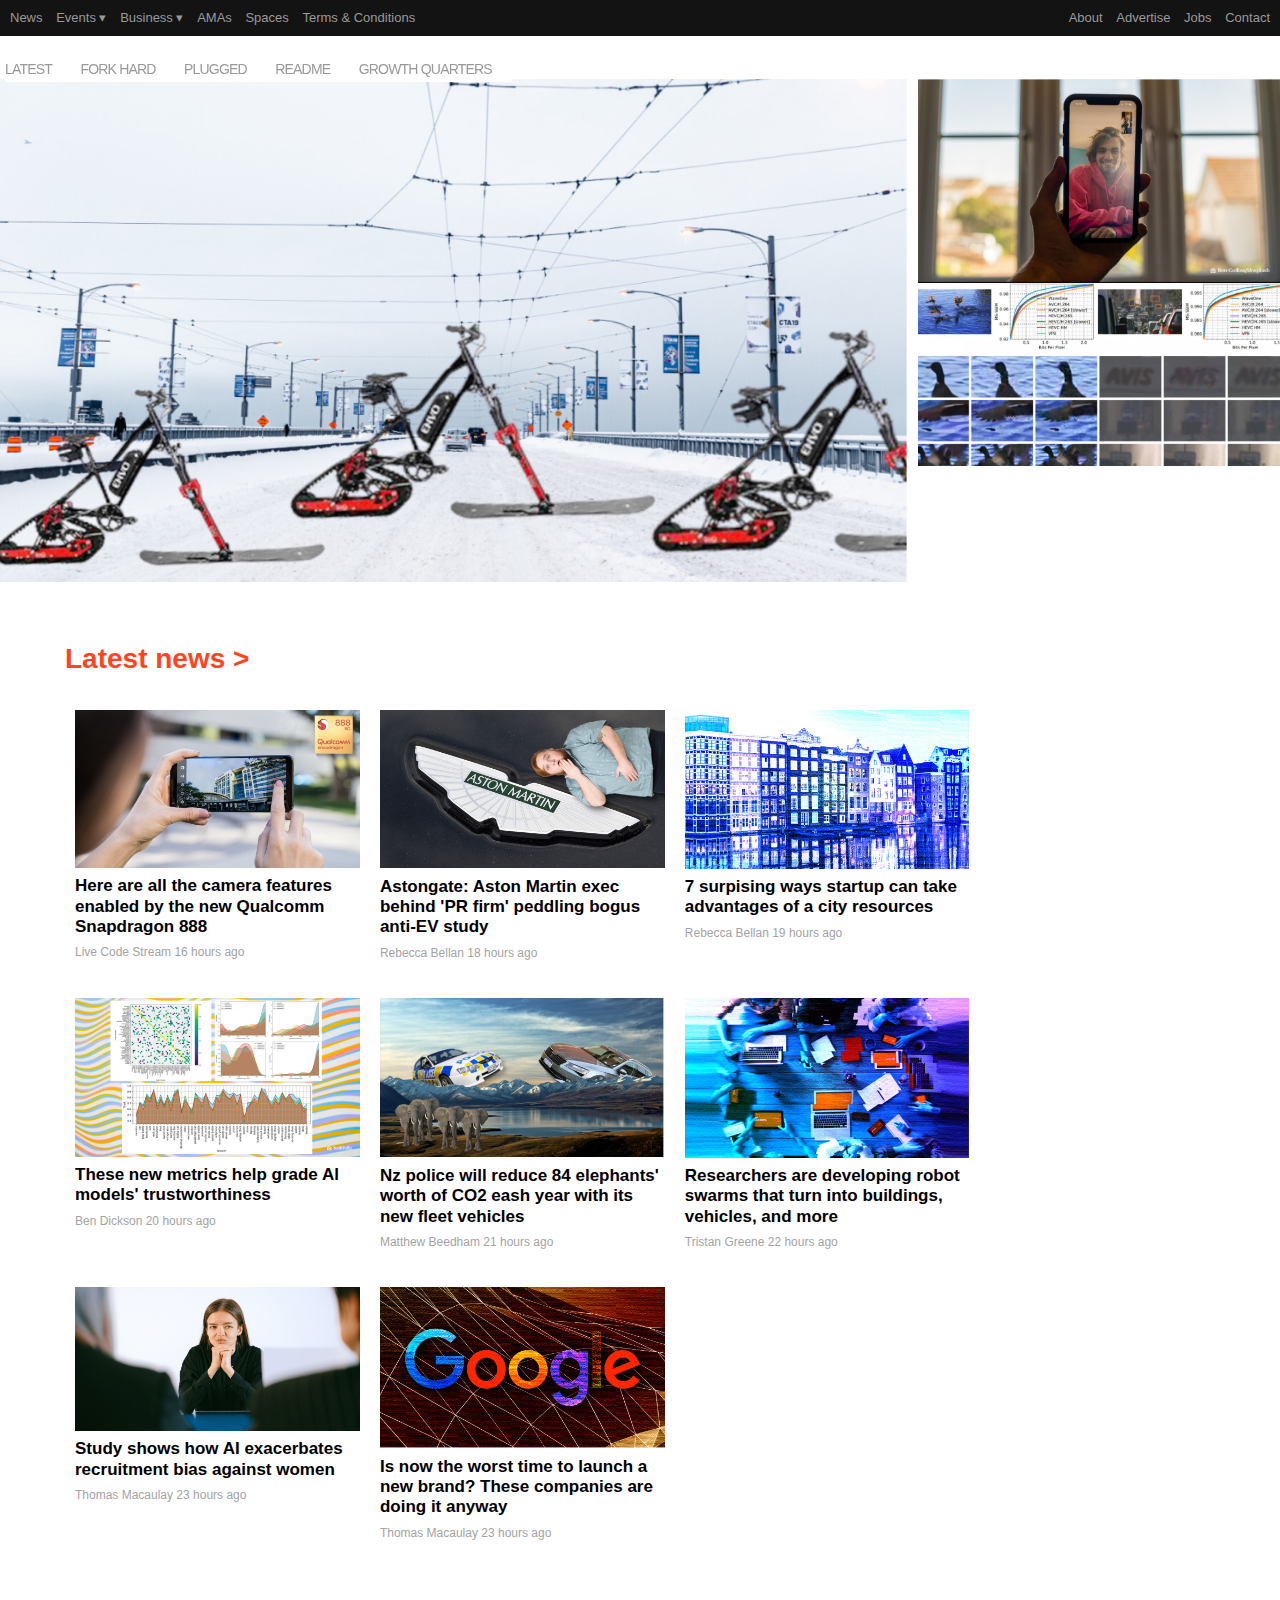
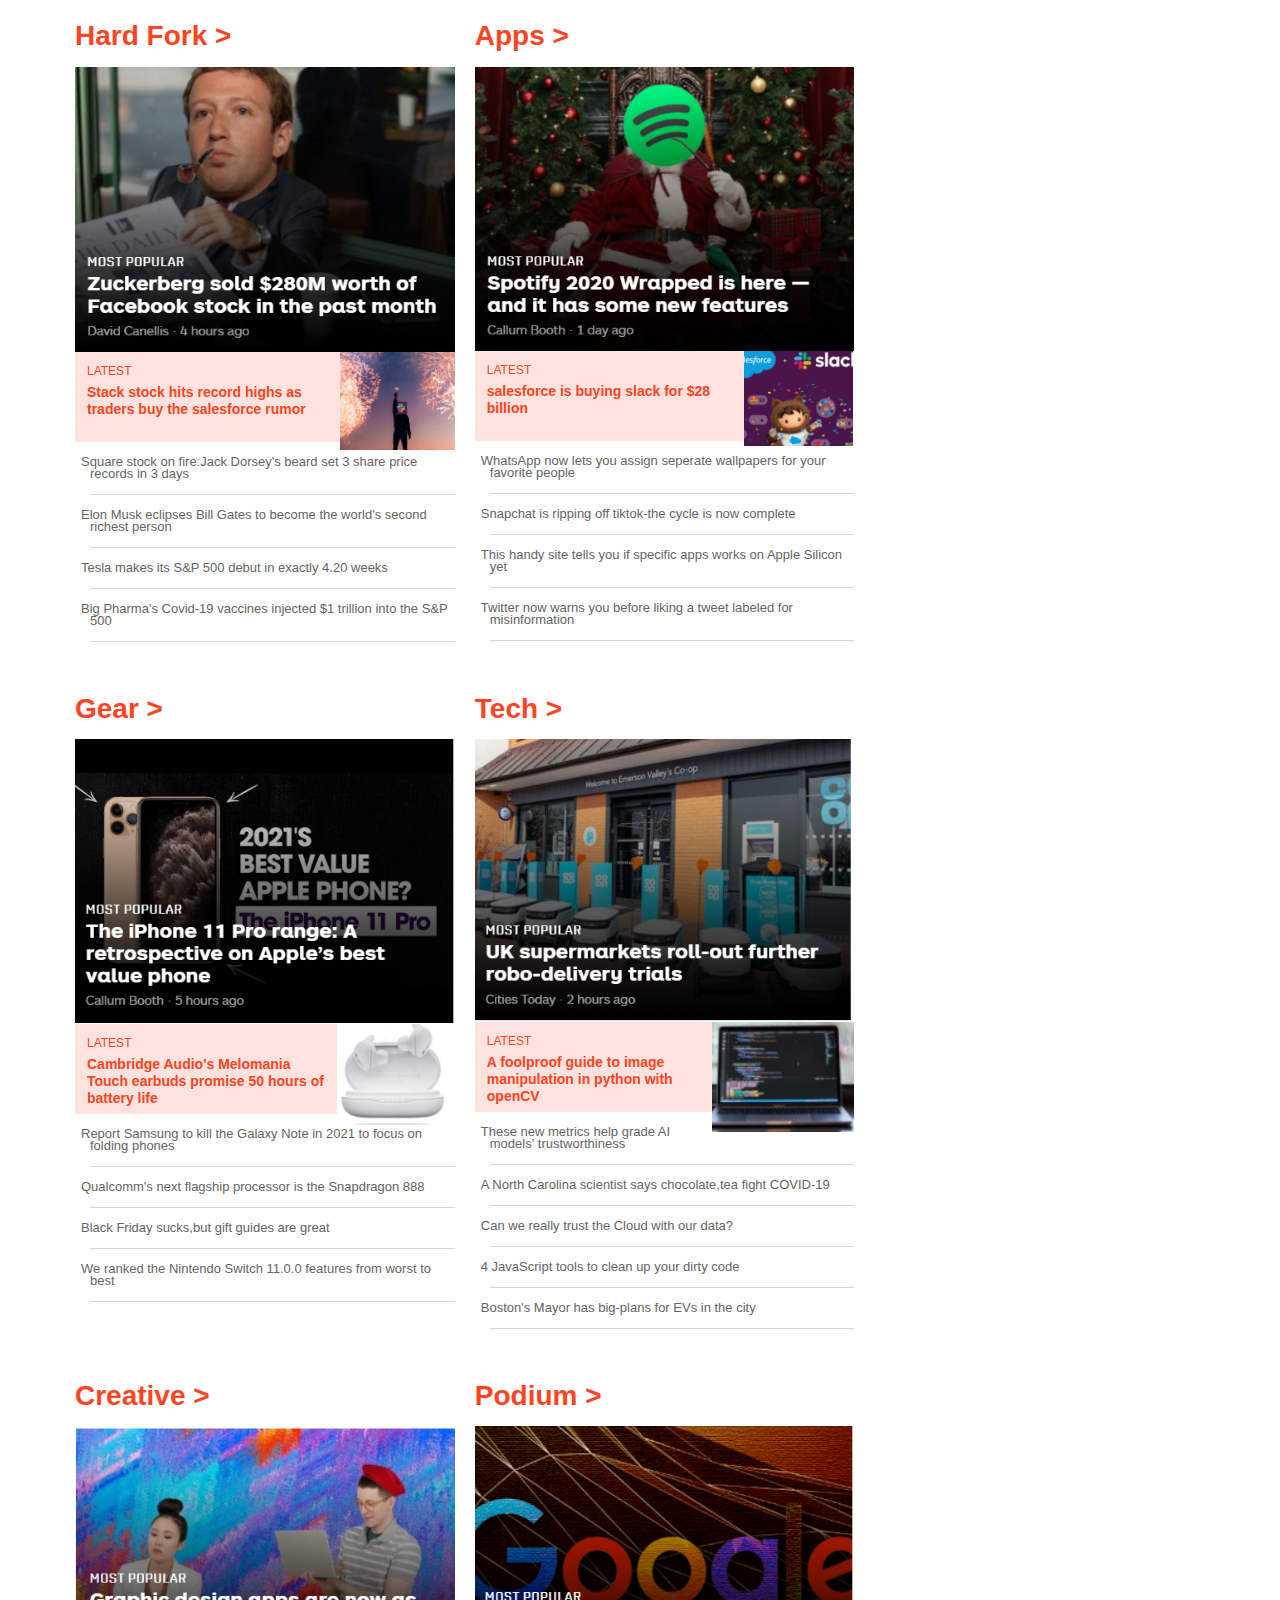
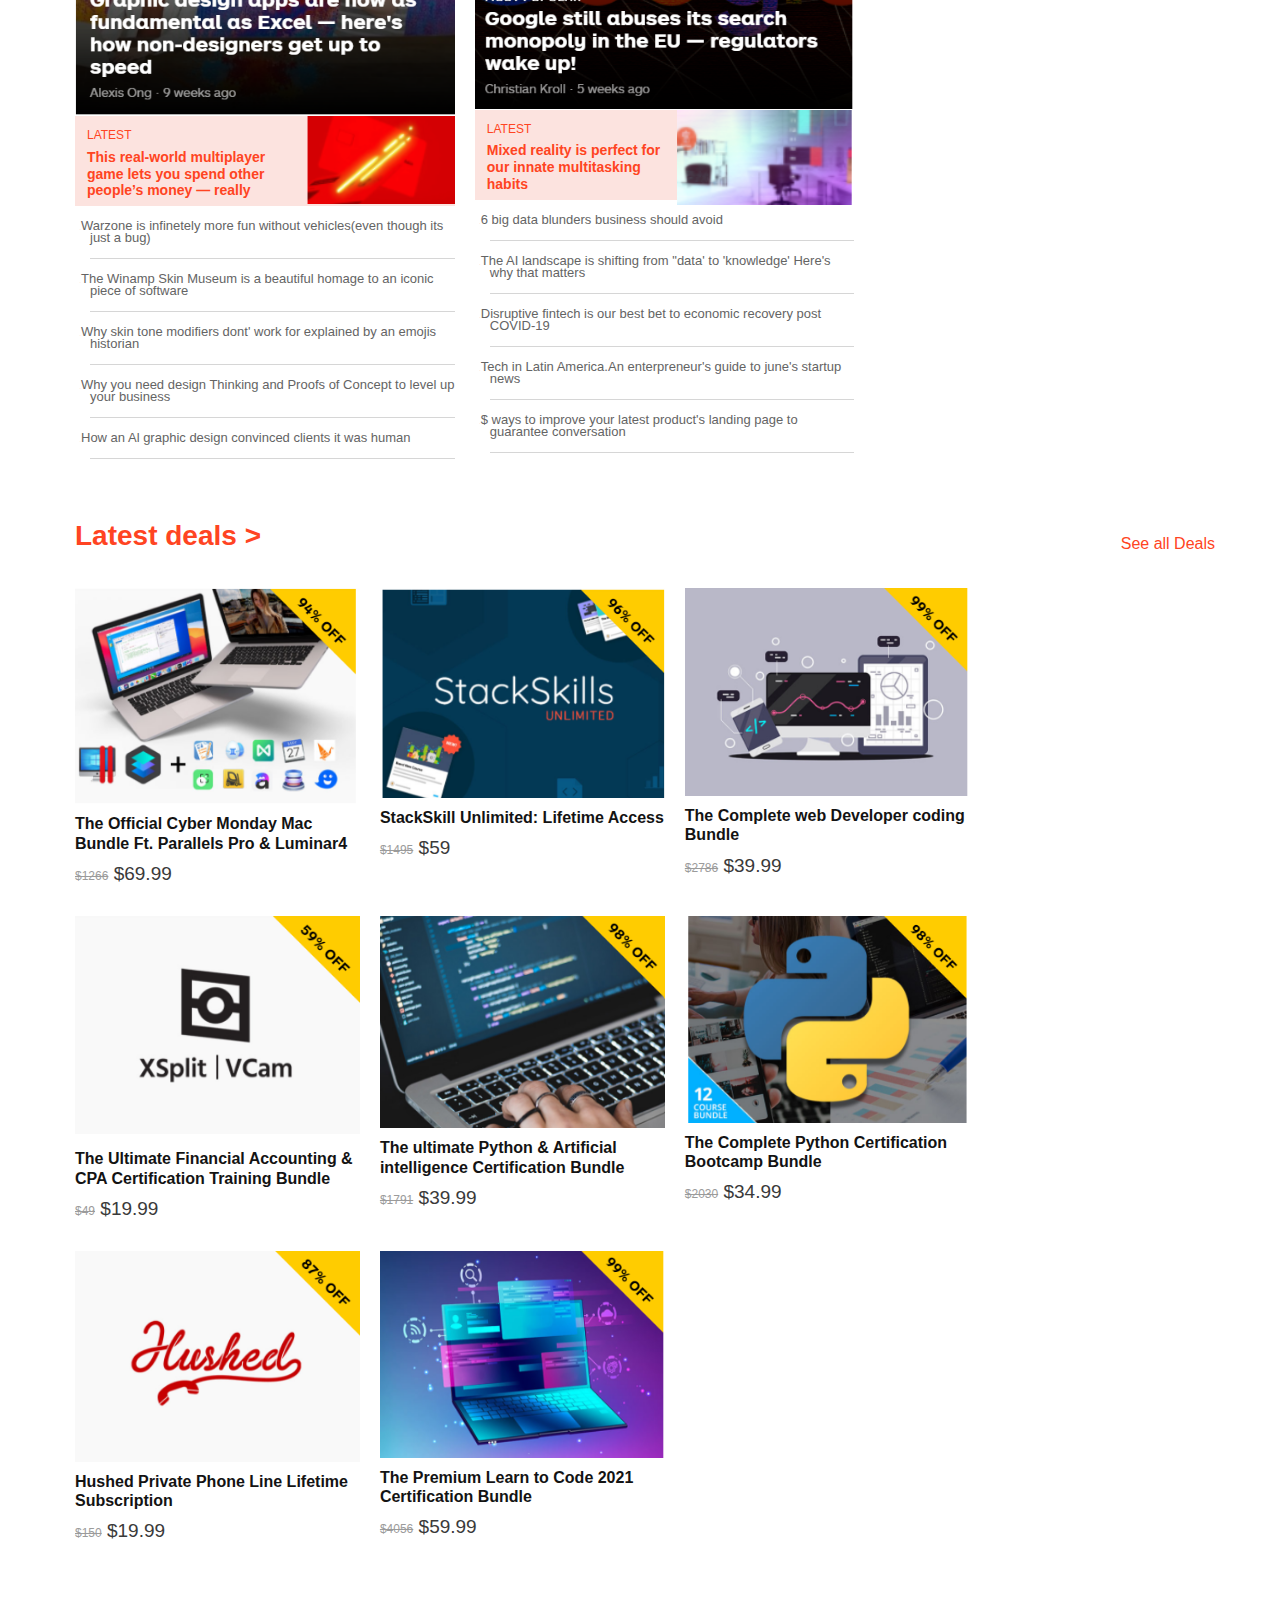
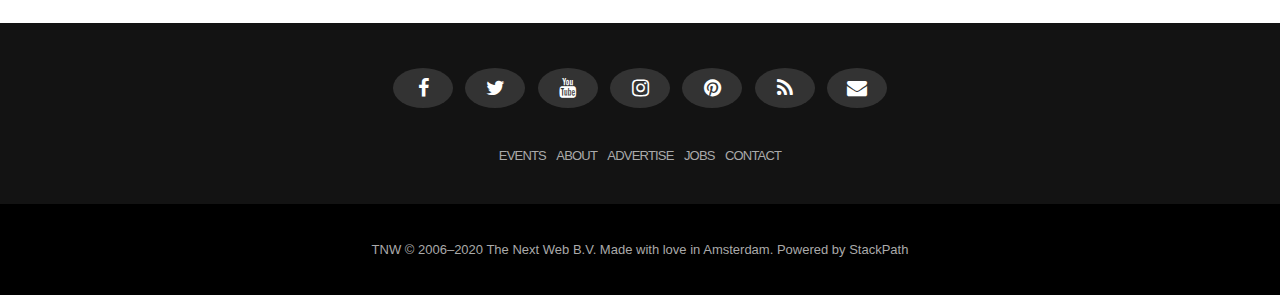
==== index.html @ e8d7128e "completed withn the html and css part" ====
<!DOCTYPE html>
<html lang="en">
<head>
    <meta charset="UTF-8">
    <meta name="viewport" content="width=device-width, initial-scale=1.0">
    <link rel="stylesheet" href="style.css">
    <link rel="stylesheet" href="https://cdnjs.cloudflare.com/ajax/libs/font-awesome/4.7.0/css/font-awesome.min.css">
    <title>TNW</title>
</head>
<body>
    <!------------------header starts---------------------->
    <header>
        <div class="nav-left">
            <ul>
                <li><a href="#">News</a></li>
                <li><a href="#">Events ▾</a></li>
                <li><a href="#">Business ▾</a></li>
                <li><a href="#">AMAs</a></li>
                <li><a href="#">Spaces</a></li>
                <li><a href="#">Terms & Conditions</a></li>
            </ul>
        </div>
        <div class="nav-right">
            <ul>
                <li><a href="#">About</a></li>
                <li><a href="#">Advertise</a></li>
                <li><a href="#">Jobs</a></li>
                <li><a href="#">Contact</a></li>
            </ul>
        </div>
        <br class="clear" />
    </header>
    <section class="top-menu">
        <div class="nav-left">
            <ul>
                <li><a href="#">LATEST</a></li>
                <li><a href="#">FORK HARD </a></li>
                <li><a href="#">PLUGGED</a></li>
                <li><a href="#">README</a></li>
                <li><a href="#">GROWTH QUARTERS</a></li>
            </ul>
        </div>
        <!-------------------------------header ends---------------------------------->


        <!-------------------------------- Grid body starts------------------->
        <!---------------------------------TNW main News image sections------------------>

     <div class="nav-right">
            <a id="search--open" href="#">
                <i class="icon icon--search--dark"></i>
            </a>
        </div>
    </section>
    <section>
        <br class="clear"/>
        <section class="top">
            <div class="column1">
                <a href="#"><img src="images/mainimage.png" alt="image" opacity:0.5;></a>
            </div>
            <div class="column2">
                <a href="#"><img src="images/theiphoneimage.png" alt="image"></a>
                <a href="#"><img src="images/pic44.png" alt="image"></a>
            </div>
            <br class="clear"/>
        </section>
        <!-----------------------main news image section ends---------------------->


        <!--------------------------News Wrapper section starts------------------->


        <section class="news">
            <div class="wrapper">
                <h2>Latest news ></h2>
            <div>
            <a href="#"><img src="images/pic2.png" alt="image"></a>
            <a href="#"><h3>Here are all the camera features enabled by the new Qualcomm Snapdragon 888</h3></a>
            <span>Live Code Stream  16 hours ago</span>
        </div>
        <div>
            <a href="#"><img src="images/pic1.png" alt="image"></a>
            <a href="#"><h3>Astongate: Aston Martin exec behind 'PR firm' peddling bogus anti-EV study</h3></a>
            <span>Rebecca Bellan 18 hours ago</span>
        </div>
        <div>
            <a href="#"><img src="images/pic5.png" alt="image"></a>
            <a  href="#"><h3>7 surpising ways startup can take advantages of a city resources</h3></a>
            <span> Rebecca Bellan 19 hours ago </span>
        </div>
        <div>
            <a href="#"><img src="images/pic6.png" alt="image"></a>
            <a href="#"><h3>These new metrics help grade Al models' trustworthiness</h3></a>
            <span>Ben Dickson 20 hours ago</span>
        </div>
        <div>
            <a href="#"><img src="images/pic7.png" alt="image"></a>
            <a href="#"><h3>Nz police will reduce 84 elephants' worth of CO2 eash year with its new fleet vehicles</h3></a>
            <span>Matthew Beedham 21 hours ago</span>
        </div>
        <div>
            <a href="#"><img src="images/pic8.png" alt="image"></a>
            <a href="#"><h3>Researchers are developing robot swarms that turn into buildings, vehicles, and more</h3></a>
            <span>Tristan Greene 22 hours ago</span>
        </div>
        <div>
            <a href="#"><img src="images/pic23.png" alt="image"></a>
            <a href="#"><h3>Study shows how AI exacerbates recruitment bias against women</h3></a>
            <span>Thomas Macaulay 23 hours ago</span>
        </div>
        <div>
            <a href="#"><img src="images/pic4.png" alt="image"></a>
            <a href="#"><h3>Is now the worst time to launch a new brand? These companies are doing it anyway</h3></a>
            <span>Thomas Macaulay 23 hours ago</span>
        </div>
    </div>
    <br class="clear"/>
    </section>

    <!--------------------News wrapper section ends------------->

    

    <!-----------------------apps wrapper section----------------------->

    <section class="latest">
        <div class="wrapper">
        <div class="portion">
            <h2>Hard Fork ></h2>
            <a href="#"><img class="medium-img" src="images/change1.png" alt="image"></a>
            <div class="subarticle">
                <img src="images/most1.png" alt="image">
                <span>Latest</span>
                <a href="#">Stack stock hits record highs as traders buy the salesforce rumor</a>
            </div>
            <ul>
                <li><a href="#">Square stock on fire:Jack Dorsey's beard set 3 share price records in 3 days</a></li>
                <li><a href="#">Elon Musk eclipses Bill Gates to become the world's second richest person</a></li>
                <li><a href="#">Tesla makes its S&P 500 debut in exactly 4.20 weeks</a></li>
                <li><a href="#">Big Pharma's Covid-19 vaccines injected $1 trillion into the S&P 500</a></li>
            </ul>
        </div>
        <div class="portion">
            <h2>Apps ></h2>
            <a href="#"><img class="medium-img" src="images/change2.png" alt="image"></a>
            <div class="subarticle">
                <img src="images/changes10.png" alt="image">
                <span>Latest</span>
                <a href="#">salesforce is buying slack for $28 billion</a>
            </div>
            <ul>
                <li><a href="#">WhatsApp now lets you assign seperate wallpapers for your favorite people</a></li>
                <li><a href="#">Snapchat is ripping off tiktok-the cycle is now complete</a></li>
                <li><a href="#">This handy site tells you if specific apps works on Apple Silicon yet</a></li>
                <li><a href="#">Twitter now warns you before liking a tweet labeled for misinformation</a></li>
            </ul>
        </div>
        <div class="portion">
            <h2>Gear ></h2>
            <a href="#"><img class="medium-img" src="images/change3.png" alt="image"></a>
            <div class="subarticle">
                <img src="images/most3.png" alt="image">
                <span>Latest</span>
                <a href="#">Cambridge Audio's Melomania Touch earbuds promise 50 hours of battery life</a>
            </div>
            <ul>
                <li><a href="#">Report Samsung to kill the Galaxy Note in 2021 to focus on folding phones</a></li>
                <li><a href="#">Qualcomm's next flagship processor is the Snapdragon 888</a></li>
                <li><a href="#">Black Friday sucks,but gift guides are great</a></li>
                <li><a href="#">We ranked the Nintendo Switch 11.0.0 features from worst to best</a></li>
            </ul>
        </div>
        <div class="portion">
            <h2>Tech ></h2>
            <a href="#"><img class="medium-img" src="images/change4.png" alt="image"></a>
            <div class="subarticle">
                <img src="images/changes11.png" alt="image">
                <span>Latest</span>
                <a href="#">A foolproof guide to image manipulation in python with openCV</a>
            </div>
            <ul>
                <li><a href="#">These new metrics help grade AI models' trustworthiness</a></li>
                <li><a href="#">A North Carolina scientist says chocolate,tea fight COVID-19</a></li>
                <li><a href="#">Can we really trust the Cloud with our data?</a></li>
                <li><a href="#">4 JavaScript tools to clean up your dirty code</a></li>
                <li><a href="#">Boston's Mayor has big-plans for EVs in the city </a></li>
            </ul>
        </div>
        <div class="portion">
            <h2>Creative ></h2>
            <a href="#"><img class="medium-img" src="images/change5.png" alt="image"></a>
            <div class="subarticle">
                <img src="images/changes12.png" alt="image">
                <span>Latest</span>
                <a href="#">This real-world multiplayer game lets you spend other people’s money — really</a>
            </div>
            <ul>
                <li><a href="#">Warzone is infinetely more fun without vehicles(even though its just a bug)</a></li>
                <li><a href="#">The Winamp Skin Museum is a beautiful homage to an iconic piece of software</a></li>
                <li><a href="#">Why skin tone modifiers dont' work for explained by an emojis historian</a></li>
                <li><a href="#">Why you need design Thinking and Proofs of Concept to level up your business</a></li>
                <li><a href="#">How an Al graphic design convinced clients it was human</a></li>
            </ul>
        </div>
        <div class="portion">
            <h2>Podium ></h2>
            <a href="#"><img class="medium-img" src="images/change6.png" alt="image"></a>
            <div class="subarticle">
                <img src="images/changes14.png" alt="image">
                <span>Latest</span>
                <a href="#">Mixed reality is perfect for our innate multitasking habits</a>
            </div>
            <ul>
                <li><a href="#">6 big data blunders business should avoid</a></li>
                <li><a href="#">The AI landscape is shifting from "data' to 'knowledge' Here's why that matters </a></li>
                <li><a href="#">Disruptive fintech is our best bet to economic recovery post COVID-19</a></li>
                <li><a href="#">Tech in Latin America.An enterpreneur's guide to june's startup news</a></li>
                <li><a href="#">$ ways to improve your latest product's landing page to guarantee conversation</a></li>
            </ul>
        </div>
        </div>
 
    </section>
    </div>

    
    <!-----------------------apps wrapper section----------------------->
   

    <!-----------------------deal section starts----------------------->
    <section class="deals">
        <div class="wrapper">
        <div class="title">
            <a class="latest" href="#"><h2>Latest deals ></h2></a>
            <a class="all" href="#">See all Deals</a>
        </div>
        <div class="deal">
            <a href="#"><img src="images/pic2.1.png" alt="image"></a>
            <a class="product" href="#">The Official Cyber Monday Mac Bundle Ft. Parallels Pro & Luminar4</a>
            <p><span>$1266</span> $69.99</p>
        </div>
        <div class="deal">
            <a href="#"><img src="images/pic2.2.png" alt="image"></a>
            <a class="product" href="#">StackSkill Unlimited: Lifetime Access</a>
            <p><span>$1495</span> $59</p>
        </div>
        <div class="deal">
            <a href="#"><img src="images/pic2.3.png" alt="image"></a>
            <a class="product" href="#">The Complete web Developer coding Bundle</a>
            <p><span>$2786</span> $39.99</p>
        </div>
        <div class="deal">
            <a href="#"><img src="images/pic2.4.png" alt="image"></a>
            <a class="product" href="#">The Ultimate Financial Accounting & CPA Certification Training Bundle</a>
            <p><span>$49</span> $19.99</p>
        </div>
        <div class="deal">
            <a href="#"><img src="images/pic2.5.png" alt="image"></a>
            <a class="product" href="#">The ultimate Python & Artificial intelligence Certification Bundle</a>
            <p><span>$1791</span> $39.99</p>
        </div>
        <div class="deal">
            <a href="#"><img src="images/pic2.6.png" alt="image"></a>
            <a class="product" href="#">The Complete Python Certification Bootcamp Bundle</a>
            <p><span>$2030</span> $34.99</p>
        </div>
        <div class="deal">
            <a href="#"><img src="images/pic2.7.png" alt="image"></a>
            <a class="product" href="#">Hushed Private Phone Line Lifetime Subscription</a>
            <p><span>$150</span> $19.99</p>
        </div>
        <div class="deal">
            <a href="#"><img src="images/pic2.8.png" alt="image"></a>
            <a class="product" href="#">The Premium Learn to Code 2021 Certification Bundle</a>
            <p><span>$4056</span> $59.99</p>
        </div>
        </div>
    </section>
    <!--------------------------------social icon sections start--------------------------------->
    <section class="social">
        <ul class="icons">
            <li><a href="#" class="fa fa-facebook"></a></li>
            <li><a href="#" class="fa fa-twitter"></a></li>
            <li><a href="#" class="fa fa-youtube"></a></li>
            <li><a href="#" class="fa fa-instagram"></a></li>
            <li><a href="#" class="fa fa-pinterest"></a></li>
            <li><a href="#" class="fa fa-feed"></a></li>
            <li><a href="#" class="fa fa-envelope"></a></li>
        </ul>
        <ul class="bar">
            <li><a href="#">Events</a></li>
            <li><a href="#">About</a></li>
            <li><a href="#">Advertise</a></li>
            <li><a href="#">Jobs</a></li>
            <li><a href="#">Contact</a></li>
        </ul>
    </section>
    <!--------------------------------------social icon section ends-------------------------------->

    <!----------------------footer starts------------------------->
    <footer>
        <p>TNW © 2006–2020 The Next Web B.V. Made with love in Amsterdam. Powered by StackPath</p>
    </footer>
</header>
</body>
</html>
---- style.css ----
/* Reset CSS */

html, body, div, span, applet, object, iframe,
h1, h2, h3, h4, h5, h6, p, blockquote, pre,
a, abbr, acronym, address, big, cite, code,
del, dfn, em, img, ins, kbd, q, s, samp,
small, strike, strong, sub, sup, tt, var,
b, u, i, center,
dl, dt, dd, ol, ul, li,
fieldset, form, label, legend,
table, caption, tbody, tfoot, thead, tr, th, td,
article, aside, canvas, details, embed, 
figure, figcaption, footer, header, hgroup, 
menu, nav, output, ruby, section, summary,
time, mark, audio, video {
	margin: 0;
	padding: 0;
	border: 0;
	font-size: 100%;

	vertical-align: baseline;
}

article, aside, details, figcaption, figure, 
footer, header, hgroup, menu, nav, section {
	display: block;
}

body {
	line-height: 1.2;
}
ol, ul {
	list-style: none;
}
blockquote, q {
	quotes: none;
}
blockquote:before, blockquote:after,
q:before, q:after {
	content: '';
}
table {
	border-collapse: collapse;
	border-spacing: 0;
}

/* BASIC STYLES */
body {
    margin: 0;
    padding: 0;
    font-family: Avalon,Arial, Helvetica, sans-serif;
    font-size: 1px;
}

ul {
    list-style-type: none;
    margin: 0;
    padding: 0;
}


/* HEADER */
header {
    position: relative;
    width: auto;
    margin: 0 auto 0 auto;
    padding: 10px;
    background-color: #131313;
    font-size: 13px;
}

header .nav-left {
    float: left;
}

header .nav-left ul li {
    display: inline-block;
    padding-right: 10px;
}

header .nav-right {
    float: right;
} 

header .nav-right ul li {
    display: inline-block;
    padding-left: 10px;
}

header a {
    color: #999999;
    text-decoration: none;
    transition: all .5s ease;
}

.clear {
    clear: both;
}

/* TOP-MENU */

.top-menu {
    width: auto;
    height: 20px;
    font-size: 30px;
    margin: 0 auto 0 auto;
    padding: 5px 5px;
    background-color: #ffffff;
    position: sticky;
    border-bottom: 20px 20px solid;
    top: 0;
    z-index: 1;
    align-items: center;
    align-content: center;
}

.top-menu .nav-left {
    float: left;
    padding-top: 5px;
    background-color: #ffffff;
}

.top-menu .nav-left ul li {
    display: inline-block;
    padding-right: 20px;
    font-size: 14px;
    letter-spacing: -0.8px;
}

.top-menu a {
    color: #999999;
    text-decoration: none;
}

.top-menu .nav-right {
    float: right;
    padding: 5px;
    background-color: #ffffff;
}
.icon {
    display: block;
    background: transparent src="https:(//img-cdn.tnwcdn.com/image?fit=1280%2C720&url=https%3A%2F%2Fcdn0.tnwcdn.com%2Fwp-content%2Fblogs.dir%2F1%2Ffiles%2F2020%2F12%2Fcanada-car-bike-electric-snow-snowbike-conversion-kit-future.jpg&signature=56349921a882be753c3660de24dc9687") no-repeat;
    background-size: 1290px 1290px;
    background-position: 1296px 1296px;
    width: 16px;
    height: 15px;
}

.icon--search--dark {
    background-position: -848px -848px;
}

.top-menu .nav-right .tnw {
    display: inline-block;
    font-size: 18px;
    font-weight: bold;
    padding-right: 15px;
}

/* TOP */
.top {
    display: flex;
    padding-top: 12px;
    position: relative;
    width: auto;
    margin: 0 auto 5px auto;
    background-color: #ffffff;
}

.top.column1 {
    float: left;
    padding-left: 8px;
    width: 66%;
}

.top .column2 {
    float: right;
    padding-left: 8px;
    width: 33%;
}

.top .column2 a {
    display: block;
    padding-top: 0;
    padding-bottom: 0;
}

.top .column1 a img {
    width: 100%;
}

.top .column2 a img {
    width: 100%;
}
.news {
    width: auto;
    margin: 20px 0 5px 0;
    background-color: #ffffff;
    padding: 0;
}

h2 {
    font-size: 28px;
    font-weight: bolder;
    font-family: Avalon,sans-serif;
    color: #ff4422;
    margin: 30px 0 24px 0;
}

.news a {
    text-decoration: none;
}

.news h3 {
    font-size: 17px;
    font-weight: bold;
    font-family: Avalon,sans-serif;
    color: black;
    padding: 8px 0;
}

.news span {
    font-size: 12px;
    color: #a3a3a3;
}

.news .wrapper {
    display: block;
    max-width: 1150px;
    width: auto;
    margin: 0 auto;
}

.news div {
    display: inline-block;
    width: calc(99% /4);
    padding: 10px;
    vertical-align: top;
    margin-bottom: 18px;
}

.news img{
    width: 100%;
}


/* latest SECTION */
.latest{
    width: auto;
    margin: 10px 0;
    background-color: #ffffff;
    padding: 0;
}

.latest .wrapper{
    display: block;
    max-width: 1150px;
    width: auto;
    margin: 0 auto;
    padding: 10px;
}

.latest .portion{
    display: inline-block;
    width: calc(99% /3);
    padding: 10px;
    vertical-align: top;
    margin-bottom: 20px;
}

.latest .medium-img{
    width: 100%;
}

.latest h2{
    margin: 10px 0 14px 0;
}

.latest .subarticle{
    display: block;
    position: relative;
    width: 100%;
    height: 90px;
    background-color: #fce3df;
}

.latest .subarticle img{
    float: right;
    padding-left: 10px;
}

.latest .subarticle span{
    display: block;
    font-size: 12px;
    color: #FF4422;
    text-transform: uppercase;
    padding: 12px;
    padding-bottom: 0;
}

.latest .subarticle a{
    display: block;
    font-size: 14px;
    color: #FF4422;
    font-weight: bold;
    padding: 12px;
    padding-top: 6px;
    text-decoration: none;
}

.latest ul{
    margin-left: 15px;
}

.latest ul li::before {
    content: "\2022";  
    color: #FF4422; 
    font-weight: bold;
    display: inline-block;
    width: 1em; 
    margin-left: -10px; 
  }

.latest ul li{
    border-bottom: 1px solid #d6d6d6; 
    padding: 14px 0;
  }

.latest ul li a{
    text-decoration: none;
    font-size: 13px;
    line-height: 12px;
    color: #646464;
}

/* lates SECTION */
.deals{
    width: auto;
    margin: 10px 0;
    background-color: #ffffff;
    padding: 0;
}

.deals .wrapper{
    display: block;
    max-width: 1150px;
    width: auto;
    margin: 0 auto;
    padding: 10px;
}

.deals .title{
    display: block;
    position: relative;
    width: 100%;
    padding: 0 10px;
    margin-bottom: 25px;
}

.deals .title h2{
    display: inline;
}

.deals .title .latest{
    text-decoration: none;
}

.deals .title .all{
    position: absolute;
    right: 20px;
    bottom: 0;
    font-size: 16px;
    color: #ff4422;
    text-decoration: none;
}

.deals .deal{
    display: inline-block;
    width: calc(99% /4);
    padding: 10px;
    vertical-align: top;
    margin-bottom: 10px;
}

.deal img{
    width: 100%;
}

.deal .product{
    display: block;
    font-size: 16px;
    color: #131313;
    text-decoration: none;
    font-weight: bold;
    padding: 10px 0;
}

.deal p{
    font-size: 19px;
    color: #3a3a3a;
}

.deal p span{
    font-size: 12px;
    color: #9b9b9b;
    text-decoration: line-through;
}

/* SOCIAL SECTION */
.social{
    width: auto;
    margin: 50px auto 0 auto;
    background-color: #131313;
    padding: 0;
    text-align: center;
}

.social .icons{
    padding: 45px 0 20px 0;
}

.social .bar{
    padding: 20px 0 40px 0;
}

.social .icons li{
    display: inline-block;
}

.social .bar li{
    display: inline-block;
}

.social .fa {
    padding: 10px;
    font-size: 20px;
    width: 40px;
    text-align: center;
    text-decoration: none;
    border-radius: 50%;
    background: #333333;
    color: white;
    margin: 0 6px;
  }

.social .bar li a{
    text-decoration: none;
    color: #AAAAAA;
    font-size: 13px;
    text-transform: uppercase;
    padding: 0 5px;
    letter-spacing: -0.8px;
}

/* FOOTER SECTION */
footer{
    width: auto;
    margin: 0 auto 0 auto;
    background-color: #000000;
    padding: 0;
    text-align: center;
}

footer p{
    font-size: 13px;
    color: #AAAAAA;
    padding: 38px 0;
}

/* RESPONSIVE SECTION */
.top-menu .res-nav{
    display: none;
}

@media (max-width: 865px){
    header{
        display: none;
    }
    .top-menu .nav-left{
        display:none;
    }
    .top-menu .nav-right{
        display:none;
    }
    .top-menu .res-nav{
        display: block;
        border-bottom: 1px solid #e7e7e7;
    }
    .top-menu .res-nav .more{
        float:right;
    }
    .top-menu{
        padding: 0;
        margin: 0;
    }
    .top-message{
        display: none;
    }
}

@media (max-width: 740px){
    .top .column1{
        float: none;
        padding: 0 8px;
        width: 100%;
    }
    
    .top .column2{
        float: none;
        padding: 0 8px;
        width: 100%;
    }
    .top .column2 a{
        padding-top: 8px;
    }
}

@media (max-width: 1020px){
    .news div{     
        width: calc(100% /3);
    }
    .news h3{
        font-size: 15px;
        font-weight: bold;
        color: black;
        padding: 8px 0;
    }
}

@media (max-width: 750px){
    .news div{     
        width: 100%;
        margin-bottom: 0;
    }
    .news img{
        float: left;
        width: 110px;
        height: 72px;
        padding-right: 0px;
    }
    .news h3{
        font-size: 14px;
        font-weight: bold;
        color: black;
        padding: 1px 0 4px 0;
    }
}

@media (max-width: 1020px){
    .funding .fund{
        width: calc(99% /3);
    }
    .funding .fund:last-child{
        display: none;
    }    
    .funding .title .menu{
        position: relative;
        padding-top: 10px;
    }
}

@media (max-width: 750px){
    .funding .fund{
        width: 100%;
    }
    .funding .title .menu a{
        padding: 5px 10px;
        font-size: 14px;
        display: block;
    }
    
    .funding .title .menu a:nth-child(2){
        border-left: 0;
        border-right: 0;
    }
}

@media (max-width: 1020px){
    .latest .portion{
        width: calc(99% /2);
        margin-bottom: 20px;
    }
}

@media (max-width: 750px){
    .latest .portion{
        width: 100%;
        margin-bottom: 10px;
    }
}

@media (max-width: 1020px){
    .deals .deal{
        width: calc(99% /3);
    }
    .deal .product{
        font-size: 15px;
    }
    .deal p{
        font-size: 15px;
    }
}

@media (max-width: 750px){
    .deals .deal{
        width: 100%;
    }
    .deal img{
        float: left;
        width: 110px;
        height: 72px;
        padding-right: 10px;
    }
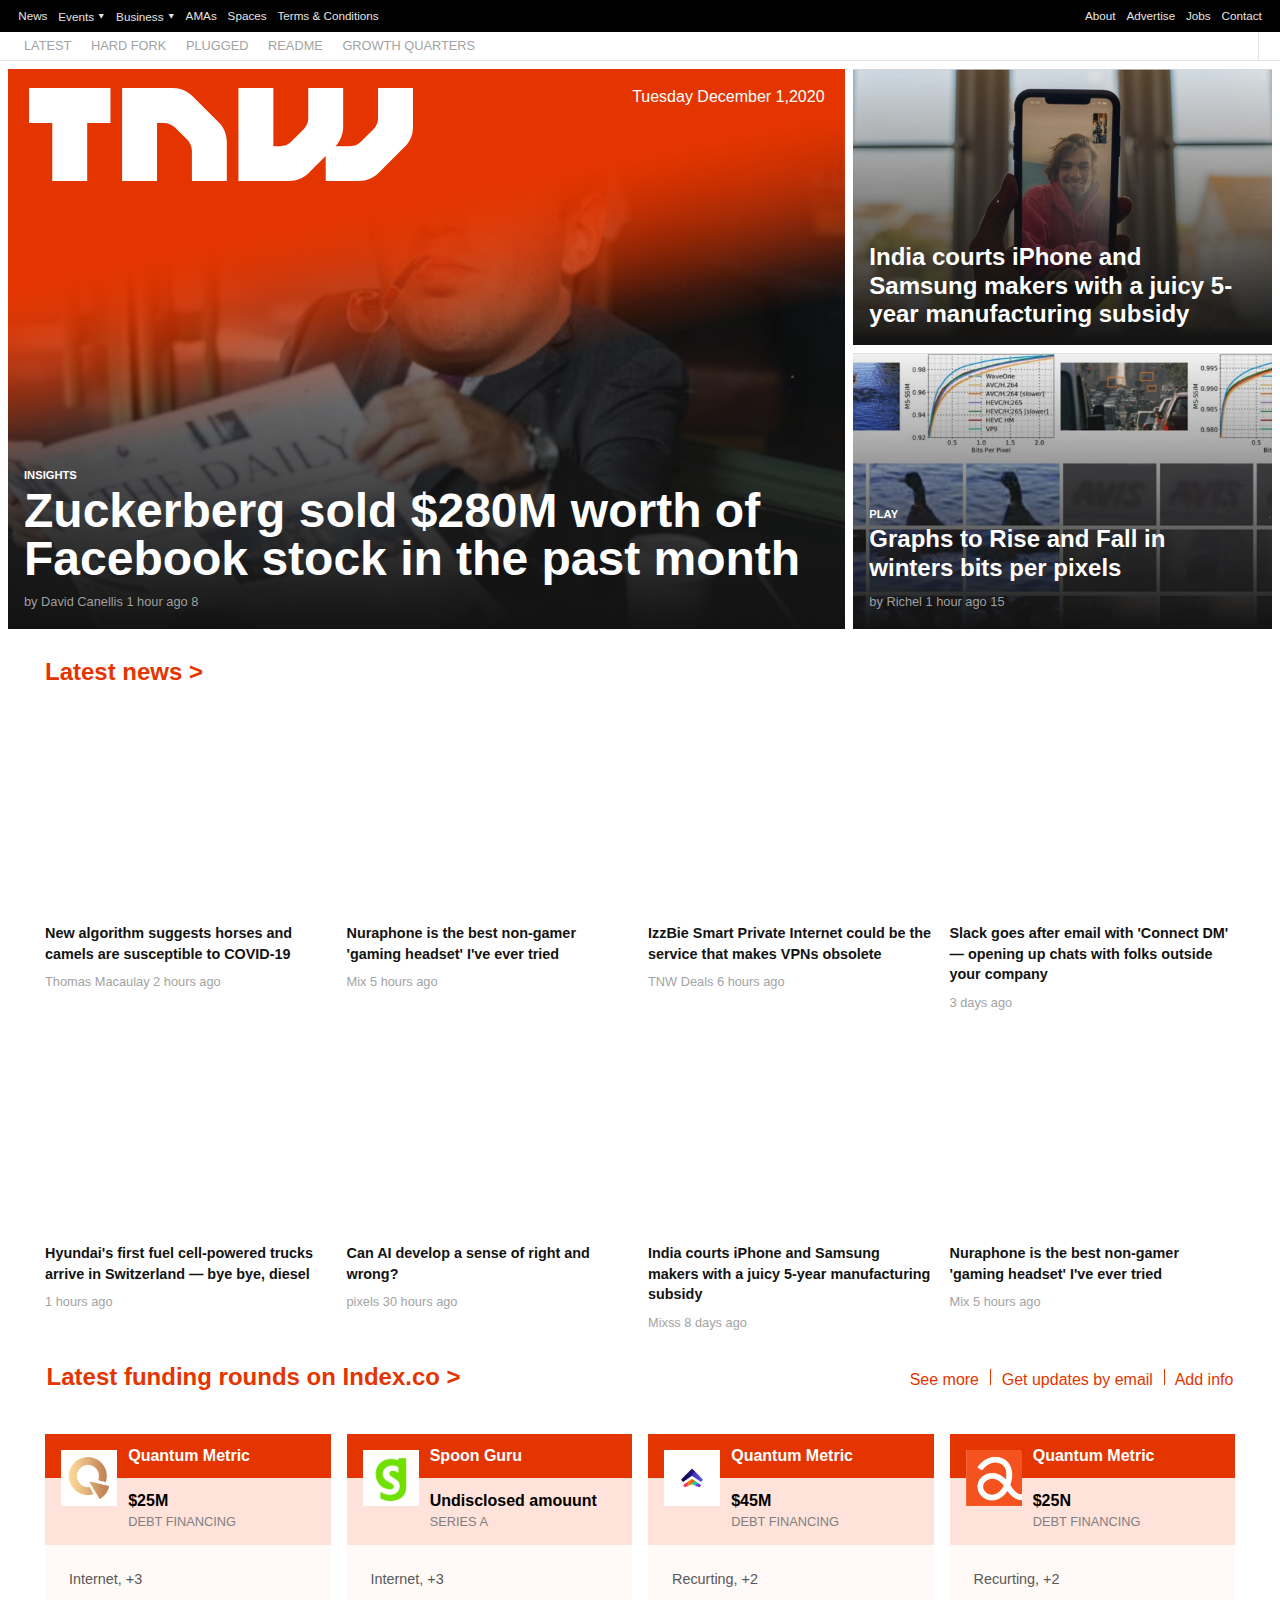
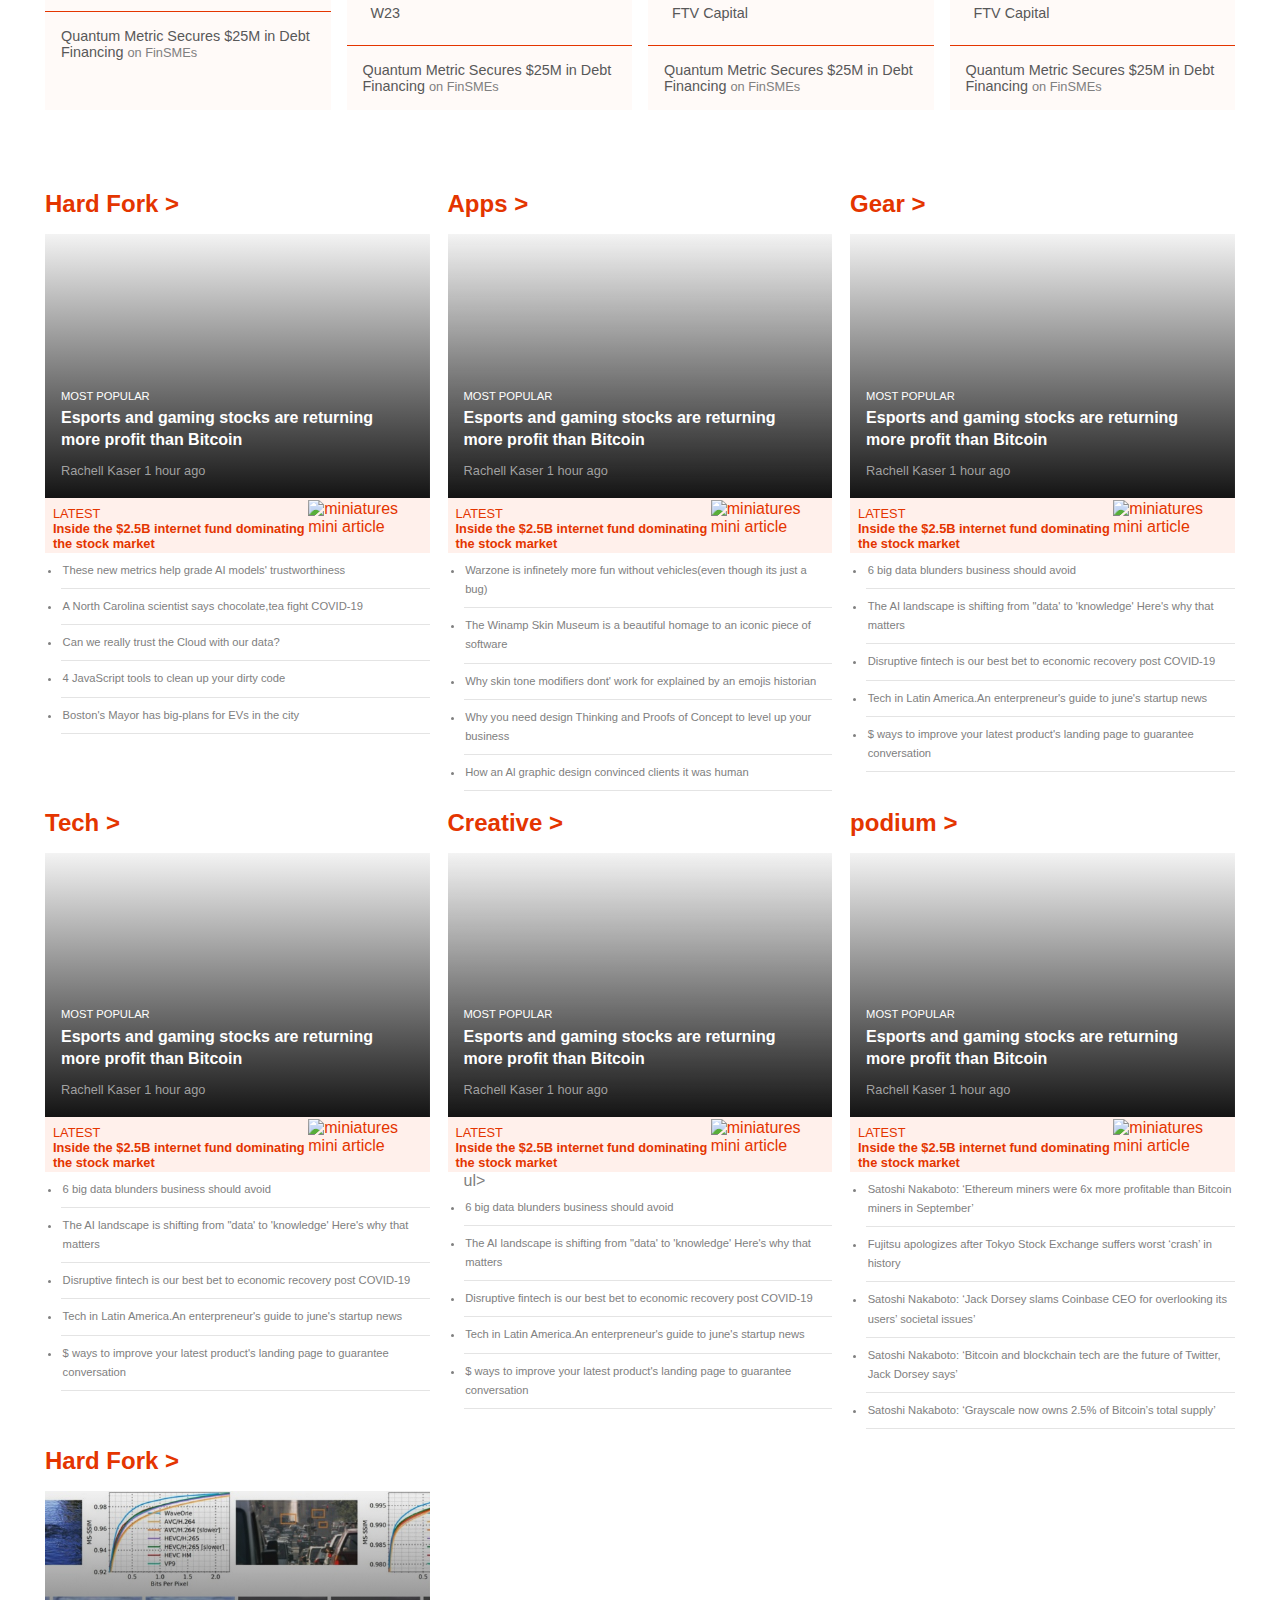
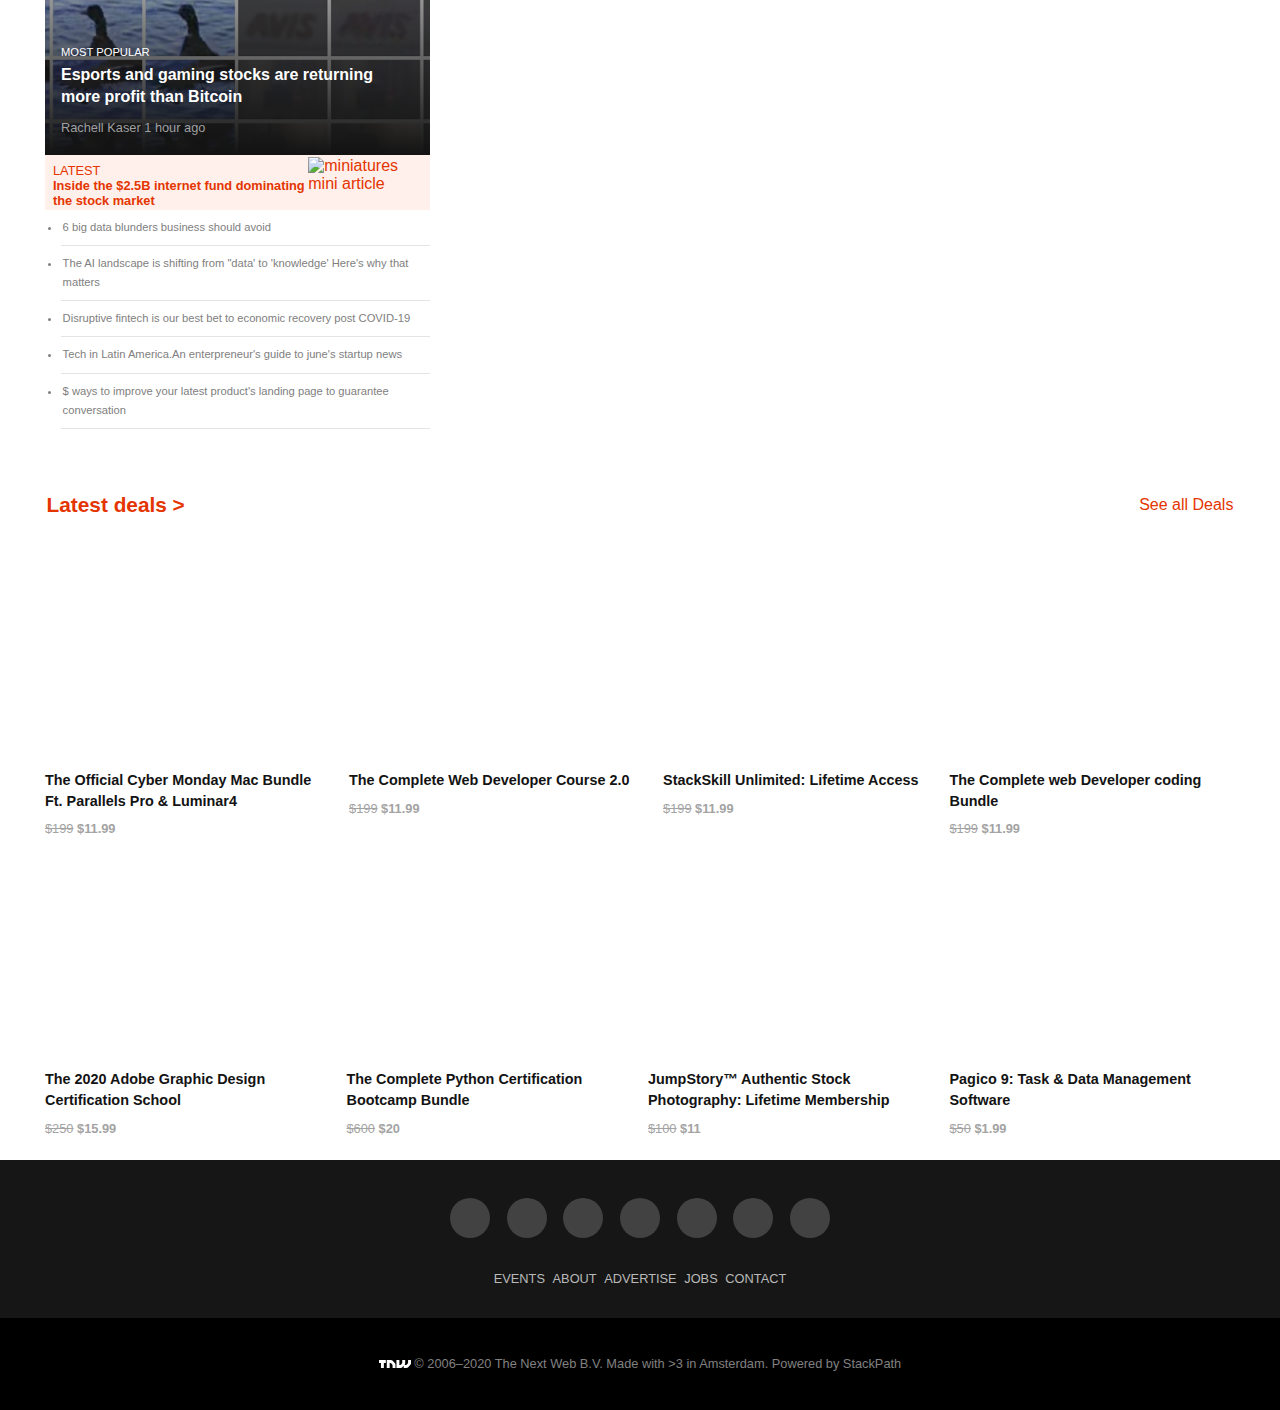
==== commit 6a843344: "Final commit" ====
--- a/index.html
+++ b/index.html
@@ -1,306 +1,591 @@
 <!DOCTYPE html>
 <html lang="en">
 <head>
-    <meta charset="UTF-8">
-    <meta name="viewport" content="width=device-width, initial-scale=1.0">
-    <link rel="stylesheet" href="style.css">
-    <link rel="stylesheet" href="https://cdnjs.cloudflare.com/ajax/libs/font-awesome/4.7.0/css/font-awesome.min.css">
-    <title>TNW</title>
+  <meta charset="UTF-8">
+  <meta name="viewport" content="width=device-width, initial-scale=1.0">
+  <link rel="stylesheet" href="styles/main.css">
+  <script src="https://kit.fontawesome.com/7bfe4ec72d.js" crossorigin="anonymous"></script>
+  <script src="https://unpkg.com/ionicons@5.2.1/dist/ionicons.js"></script>
+  <title>TNW clone</title>
 </head>
 <body>
-    <!------------------header starts---------------------->
-    <header>
-        <div class="nav-left">
-            <ul>
-                <li><a href="#">News</a></li>
-                <li><a href="#">Events ▾</a></li>
-                <li><a href="#">Business ▾</a></li>
-                <li><a href="#">AMAs</a></li>
-                <li><a href="#">Spaces</a></li>
-                <li><a href="#">Terms & Conditions</a></li>
-            </ul>
-        </div>
-        <div class="nav-right">
-            <ul>
-                <li><a href="#">About</a></li>
-                <li><a href="#">Advertise</a></li>
-                <li><a href="#">Jobs</a></li>
-                <li><a href="#">Contact</a></li>
-            </ul>
-        </div>
-        <br class="clear" />
-    </header>
-    <section class="top-menu">
-        <div class="nav-left">
-            <ul>
-                <li><a href="#">LATEST</a></li>
-                <li><a href="#">FORK HARD </a></li>
-                <li><a href="#">PLUGGED</a></li>
-                <li><a href="#">README</a></li>
-                <li><a href="#">GROWTH QUARTERS</a></li>
-            </ul>
-        </div>
-        <!-------------------------------header ends---------------------------------->
+  <!-----------------------main menu starts-------------------->
+  <header>
+    <nav class="nav-grid">
+      <div class="logo">
+        <img src="assets/images/logo.svg" alt="logo">
+      </div>
+      <ul class="top-links ">
+        <li><a href="#">News</a></li>
+        <li><a href="#">Events <span>&#8227;</span></a></li>
+        <li><a href="#">Business <span>&#8227;</span></a></li>
+        <li><a href="#">AMAs</a></li>
+        <li><a href="#">Spaces</a></li>
+        <li><a href="#">Terms & Conditions</a></li>
+        <li class="margin-left"><a href="#">About</a></li>
+        <li><a href="#">Advertise</a></li>
+        <li><a href="#">Jobs</a></li>
+        <li><a href="#">Contact</a></li>
+      </ul>
+      <div class="flex-box bottom-links-container">
+        <ul class="bottom-links">
+          <li><a href="#">LATEST</a></li>
+          <li><a href="#">HARD FORK</a></li>
+          <li><a href="#">PLUGGED</a></li>
+          <li><a href="#">README</a></li>
+          <li><a href="#">GROWTH QUARTERS</a></li>
+        </ul>
+        <button type="button" class="glass">
+          <ion-icon name="search" class="glass-logo"></ion-icon> 
+        </button>
+        <button type="button" class="hamburger">
+          <ion-icon name="menu-outline" class="hamburger-logo"></ion-icon>
+        </button>
+      </div>
+    </nav>
+  </header>
+  <!-----------------------main news images section --------------->
+  <main>
+    <div class="first-section">
+      <article class="top-articule premier-articule">
+        <a href="#" class="logo-articule-one">
+          <img src="assets/images/logo.svg" alt="logo" >
+          <p>
+           Tuesday December 1,2020
+          </p>
+        </a>
+        <a href="#" class="articule-content">
+         <p class="status-font">Insights</p> 
+         <h1>
+          Zuckerberg sold $280M worth of Facebook stock in the past month</h1>
+          <p class="bottom-text">
+            by David Canellis
+            <ion-icon name="time-outline"></ion-icon> 1 hour ago <ion-icon name="share-social"></ion-icon> 8 
+          </p>   
+        </a>
+      </article>
+      <article class="top-articule articule-two">
+        <a href="#" class="articule-content">
+          <h1>India courts iPhone and Samsung makers with a juicy 5-year manufacturing subsidy</h1>
+ 
+         </a>
+      </article>
+      <article class="top-articule articule-three">
+        <a href="#" class="articule-content">
+          <p class="status-font">play</p> 
+          <h1>
+            Graphs to Rise and Fall in winters bits per pixels
+          </h1>
+           <p class="bottom-text">
+            by Richel
+              <ion-icon name="time-outline"></ion-icon> 1 hour ago <ion-icon name="share-social"></ion-icon> 15
+           </p>   
+         </a>
+      </article>
+    </div>
+    <!----------------------latest news start----------------->
+    <div class="section-container">
+      <h2><a href="#">Latest news &#62;</a> </h2>
+      <section class="latest-news-grid">
+        <div class=" flex-box article-latest ">
+          <a href="#" class="image-preview article-img-a">
+          </a>
+          <div class="text-latest">
+            <h4> <a href="#">New algorithm suggests horses and camels are susceptible to COVID-19 </a></h4>
+            <p class="credicts-time">
+              Thomas Macaulay
+              2 hours ago
+            </p>
+          </div>
+        </div>
+        <div class=" flex-box article-latest">
+          <a href="#" class="image-preview article-img-d">
+          </a>
+          <div class="text-latest">
+            <h4> <a href="#">Nuraphone is the best non-gamer 'gaming headset' I've ever tried  </a></h4>
+            <p class="credicts-time">     
+              Mix
+              5 hours ago
+            </p>
+          </div>
+        </div>
+        <div class=" flex-box article-latest">
+          <a href="#" class="image-preview article-img-c">
+          </a>
+          <div class="text-latest">
+            <h4> <a href="#">IzzBie Smart Private Internet could be the service that makes VPNs obsolete   </a></h4>
+            <p class="credicts-time">       
+              TNW Deals
+              6 hours ago
+            </p>
+          </div>
+        </div>
+        <div class=" flex-box article-latest">
+          <a href="#" class="image-preview article-img-b">
+          </a>
+          <div class="text-latest">
+            <h4> <a href="#">Slack goes after email with 'Connect DM' — opening up chats with folks outside your company  </a></h4>
+            <p class="credicts-time">     
+              3 days ago
+            </p>
+          </div>
+        </div>
+        <div class=" flex-box article-latest">
+          <a href="#" class="image-preview article-img-e">
+          </a>
+          <div class="text-latest">
+            <h4> <a href="#">Hyundai's first fuel cell-powered trucks arrive in Switzerland — bye bye, diesel  </a></h4>
+            <p class="credicts-time">     
+            
+              1 hours ago
+            </p>
+          </div>
+        </div>
+        <div class=" flex-box article-latest">
+          <a href="#" class="image-preview">
+          </a>
+          <div class="text-latest">
+            <h4> <a href="#">Can AI develop a sense of right and wrong?  </a></h4>
+            <p class="credicts-time">     
+              pixels
+              30 hours ago
+            </p>
+          </div>
+        </div>
+        <div class=" flex-box article-latest">
+          <a href="#" class="image-preview article-img-d">
+          </a>
+          <div class="text-latest">
+            <h4> <a href="#">India courts iPhone and Samsung makers with a juicy 5-year manufacturing subsidy  </a></h4>
+            <p class="credicts-time">     
+              Mixss
+              8 days ago
+            </p>
+          </div>
+        </div>
+        <div class=" flex-box article-latest">
+          <a href="#" class="image-preview article-img-f">
+          </a>
+          <div class="text-latest">
+            <h4> <a href="#">Nuraphone is the best non-gamer 'gaming headset' I've ever tried  </a></h4>
+            <p class="credicts-time">     
+              Mix
+              5 hours ago
+            </p>
+          </div>
+        </div>
+        <!--latest section ends--------->
 
-
-        <!-------------------------------- Grid body starts------------------->
-        <!---------------------------------TNW main News image sections------------------>
-
-     <div class="nav-right">
-            <a id="search--open" href="#">
-                <i class="icon icon--search--dark"></i>
-            </a>
-        </div>
-    </section>
-    <section>
-        <br class="clear"/>
-        <section class="top">
-            <div class="column1">
-                <a href="#"><img src="images/mainimage.png" alt="image" opacity:0.5;></a>
+        <!----funding section starts--------->
+        
+      </section>
+      <div class="flex-box heading-last">
+        <h2> <a href="#">Latest funding rounds on Index.co &#62;</a> </h2>
+        <ul class="orange-color funding-list">
+          <li><a href="#"> See more</a></li>
+          <li><a href="#"> Get updates by email</a></li>
+          <li><a href="#"> Add info</a></li>
+        </ul>
+      </div>
+      
+      <section class="latest-news-grid">
+        <div class="fouding-content">
+          <div class="foundung-head">
+            <img src="assets/images/icon-1.jpeg" alt="Quantum-icon" >
+            <h4>Quantum Metric</h4>
+            <div>
+              <p class="bold-font">$25M</p>
+              <p class="footer-text">DEBT FINANCING</p>
             </div>
-            <div class="column2">
-                <a href="#"><img src="images/theiphoneimage.png" alt="image"></a>
-                <a href="#"><img src="images/pic44.png" alt="image"></a>
+          </div>
+          <p class="fouding-footer-two"> <ion-icon name="pricetag" class="pricetag"></ion-icon>Internet, +3</p>
+          <p> Quantum Metric Secures $25M in Debt Financing <span class="footer-text">on FinSMEs</span> </p>
+        </div>
+        <div class="fouding-content">
+          <div class="foundung-head">
+            <img src="assets/images/icon-2.jpeg" alt="Quantum-icon" >
+            <h4>Spoon Guru</h4>
+            <div>
+              <p class="bold-font">Undisclosed amouunt</p>
+              <p class="footer-text">SERIES A</p>
             </div>
-            <br class="clear"/>
-        </section>
-        <!-----------------------main news image section ends---------------------->
-
-
-        <!--------------------------News Wrapper section starts------------------->
-
-
-        <section class="news">
-            <div class="wrapper">
-                <h2>Latest news ></h2>
+          </div>
+          <p class="fouding-footer-two"> 
+            <ion-icon name="pricetag" class="pricetag"></ion-icon>Internet, +3 <br>
+            <ion-icon name="briefcase" class="pricetag"></ion-icon>W23
+          </p>
+          <p> Quantum Metric Secures $25M in Debt Financing <span class="footer-text">on FinSMEs</span> </p>
+        </div>
+        <div class="fouding-content">
+          <div class="foundung-head">
+            <img src="assets/images/icon-3.jpeg" alt="Quantum-icon" >
+            <h4>Quantum Metric</h4>
             <div>
-            <a href="#"><img src="images/pic2.png" alt="image"></a>
-            <a href="#"><h3>Here are all the camera features enabled by the new Qualcomm Snapdragon 888</h3></a>
-            <span>Live Code Stream  16 hours ago</span>
-        </div>
-        <div>
-            <a href="#"><img src="images/pic1.png" alt="image"></a>
-            <a href="#"><h3>Astongate: Aston Martin exec behind 'PR firm' peddling bogus anti-EV study</h3></a>
-            <span>Rebecca Bellan 18 hours ago</span>
-        </div>
-        <div>
-            <a href="#"><img src="images/pic5.png" alt="image"></a>
-            <a  href="#"><h3>7 surpising ways startup can take advantages of a city resources</h3></a>
-            <span> Rebecca Bellan 19 hours ago </span>
-        </div>
-        <div>
-            <a href="#"><img src="images/pic6.png" alt="image"></a>
-            <a href="#"><h3>These new metrics help grade Al models' trustworthiness</h3></a>
-            <span>Ben Dickson 20 hours ago</span>
-        </div>
-        <div>
-            <a href="#"><img src="images/pic7.png" alt="image"></a>
-            <a href="#"><h3>Nz police will reduce 84 elephants' worth of CO2 eash year with its new fleet vehicles</h3></a>
-            <span>Matthew Beedham 21 hours ago</span>
-        </div>
-        <div>
-            <a href="#"><img src="images/pic8.png" alt="image"></a>
-            <a href="#"><h3>Researchers are developing robot swarms that turn into buildings, vehicles, and more</h3></a>
-            <span>Tristan Greene 22 hours ago</span>
-        </div>
-        <div>
-            <a href="#"><img src="images/pic23.png" alt="image"></a>
-            <a href="#"><h3>Study shows how AI exacerbates recruitment bias against women</h3></a>
-            <span>Thomas Macaulay 23 hours ago</span>
-        </div>
-        <div>
-            <a href="#"><img src="images/pic4.png" alt="image"></a>
-            <a href="#"><h3>Is now the worst time to launch a new brand? These companies are doing it anyway</h3></a>
-            <span>Thomas Macaulay 23 hours ago</span>
-        </div>
-    </div>
-    <br class="clear"/>
-    </section>
-
-    <!--------------------News wrapper section ends------------->
-
-    
-
-    <!-----------------------apps wrapper section----------------------->
-
-    <section class="latest">
-        <div class="wrapper">
-        <div class="portion">
-            <h2>Hard Fork ></h2>
-            <a href="#"><img class="medium-img" src="images/change1.png" alt="image"></a>
-            <div class="subarticle">
-                <img src="images/most1.png" alt="image">
-                <span>Latest</span>
-                <a href="#">Stack stock hits record highs as traders buy the salesforce rumor</a>
+              <p class="bold-font">$45M</p>
+              <p class="footer-text">DEBT FINANCING</p>
             </div>
-            <ul>
-                <li><a href="#">Square stock on fire:Jack Dorsey's beard set 3 share price records in 3 days</a></li>
-                <li><a href="#">Elon Musk eclipses Bill Gates to become the world's second richest person</a></li>
-                <li><a href="#">Tesla makes its S&P 500 debut in exactly 4.20 weeks</a></li>
-                <li><a href="#">Big Pharma's Covid-19 vaccines injected $1 trillion into the S&P 500</a></li>
-            </ul>
-        </div>
-        <div class="portion">
-            <h2>Apps ></h2>
-            <a href="#"><img class="medium-img" src="images/change2.png" alt="image"></a>
-            <div class="subarticle">
-                <img src="images/changes10.png" alt="image">
-                <span>Latest</span>
-                <a href="#">salesforce is buying slack for $28 billion</a>
+          </div>
+          <p class="fouding-footer-two">
+            <ion-icon name="pricetag" class="pricetag"></ion-icon>Recurting, +2 <br>
+            <ion-icon name="briefcase" class="pricetag"></ion-icon>FTV Capital
+          </p>
+          <p> Quantum Metric Secures $25M in Debt Financing <span class="footer-text">on FinSMEs</span> </p>
+        </div>
+        <div class="fouding-content hide-content">
+          <div class="foundung-head">
+            <img src="assets/images/icon-4.jpeg" alt="Quantum-icon" >
+            <h4>Quantum Metric</h4>
+            <div>
+              <p class="bold-font">$25N</p>
+              <p class="footer-text">DEBT FINANCING</p>
             </div>
-            <ul>
-                <li><a href="#">WhatsApp now lets you assign seperate wallpapers for your favorite people</a></li>
-                <li><a href="#">Snapchat is ripping off tiktok-the cycle is now complete</a></li>
-                <li><a href="#">This handy site tells you if specific apps works on Apple Silicon yet</a></li>
-                <li><a href="#">Twitter now warns you before liking a tweet labeled for misinformation</a></li>
-            </ul>
-        </div>
-        <div class="portion">
-            <h2>Gear ></h2>
-            <a href="#"><img class="medium-img" src="images/change3.png" alt="image"></a>
-            <div class="subarticle">
-                <img src="images/most3.png" alt="image">
-                <span>Latest</span>
-                <a href="#">Cambridge Audio's Melomania Touch earbuds promise 50 hours of battery life</a>
-            </div>
-            <ul>
-                <li><a href="#">Report Samsung to kill the Galaxy Note in 2021 to focus on folding phones</a></li>
-                <li><a href="#">Qualcomm's next flagship processor is the Snapdragon 888</a></li>
-                <li><a href="#">Black Friday sucks,but gift guides are great</a></li>
-                <li><a href="#">We ranked the Nintendo Switch 11.0.0 features from worst to best</a></li>
-            </ul>
-        </div>
-        <div class="portion">
-            <h2>Tech ></h2>
-            <a href="#"><img class="medium-img" src="images/change4.png" alt="image"></a>
-            <div class="subarticle">
-                <img src="images/changes11.png" alt="image">
-                <span>Latest</span>
-                <a href="#">A foolproof guide to image manipulation in python with openCV</a>
-            </div>
-            <ul>
-                <li><a href="#">These new metrics help grade AI models' trustworthiness</a></li>
-                <li><a href="#">A North Carolina scientist says chocolate,tea fight COVID-19</a></li>
-                <li><a href="#">Can we really trust the Cloud with our data?</a></li>
-                <li><a href="#">4 JavaScript tools to clean up your dirty code</a></li>
-                <li><a href="#">Boston's Mayor has big-plans for EVs in the city </a></li>
-            </ul>
-        </div>
-        <div class="portion">
-            <h2>Creative ></h2>
-            <a href="#"><img class="medium-img" src="images/change5.png" alt="image"></a>
-            <div class="subarticle">
-                <img src="images/changes12.png" alt="image">
-                <span>Latest</span>
-                <a href="#">This real-world multiplayer game lets you spend other people’s money — really</a>
-            </div>
-            <ul>
-                <li><a href="#">Warzone is infinetely more fun without vehicles(even though its just a bug)</a></li>
-                <li><a href="#">The Winamp Skin Museum is a beautiful homage to an iconic piece of software</a></li>
-                <li><a href="#">Why skin tone modifiers dont' work for explained by an emojis historian</a></li>
-                <li><a href="#">Why you need design Thinking and Proofs of Concept to level up your business</a></li>
-                <li><a href="#">How an Al graphic design convinced clients it was human</a></li>
-            </ul>
-        </div>
-        <div class="portion">
-            <h2>Podium ></h2>
-            <a href="#"><img class="medium-img" src="images/change6.png" alt="image"></a>
-            <div class="subarticle">
-                <img src="images/changes14.png" alt="image">
-                <span>Latest</span>
-                <a href="#">Mixed reality is perfect for our innate multitasking habits</a>
-            </div>
-            <ul>
+          </div>
+          <p class="fouding-footer-two">
+            <ion-icon name="pricetag" class="pricetag"></ion-icon>Recurting, +2 <br>
+            <ion-icon name="briefcase" class="pricetag"></ion-icon>FTV Capital
+          </p>
+          <p> Quantum Metric Secures $25M in Debt Financing <span class="footer-text">on FinSMEs</span> </p>
+        </div>
+      </section>
+      <div class="more-articles gird-more-articles">
+        <article class="content-more-articles">
+          <h3>Hard Fork &#62;</h3>
+          <article class="top-articule articule-three-c more-articles-image">
+            <a href="#" class="articule-content">
+              <p class="status-font">MOST POPULAR</p> 
+              <h4>
+                Esports and gaming stocks are returning more profit than Bitcoin
+              </h4>
+               <p class="bottom-text">
+                  Rachell Kaser
+                  1 hour ago
+               </p>   
+             </a>
+          </article>
+          <div class="flex-box mini-latest-article">
+            <p>
+              <a href="#" class="more-mini-header">LATEST</a> <br>
+              <a href="#" class="bold-font">Inside the $2.5B internet fund dominating the stock market</a>
+            </p>
+            <a href="#">
+              <img src="https://source.unsplash.com/300x300" alt="miniatures mini article" >
+            </a>
+          </div>
+          <ul class="bottom-list">
+            <li><a href="#">These new metrics help grade AI models' trustworthiness</a></li>
+            <li><a href="#">A North Carolina scientist says chocolate,tea fight COVID-19</a></li>
+            <li><a href="#">Can we really trust the Cloud with our data?</a></li>
+            <li><a href="#">4 JavaScript tools to clean up your dirty code</a></li>
+            <li><a href="#">Boston's Mayor has big-plans for EVs in the city </a></li>
+        </ul>
+        </article>
+        <article class="content-more-articles">
+          <h3>Apps &#62;</h3>
+          <article class="top-articule articule-three-d more-articles-image">
+            <a href="#" class="articule-content">
+              <p class="status-font">MOST POPULAR</p> 
+              <h4>
+                Esports and gaming stocks are returning more profit than Bitcoin
+              </h4>
+               <p class="bottom-text">
+                  Rachell Kaser
+                  1 hour ago
+               </p>   
+             </a>
+          </article>
+          <div class="flex-box mini-latest-article">
+            <p>
+              <a href="#" class="more-mini-header">LATEST</a> <br>
+              <a href="#" class="bold-font">Inside the $2.5B internet fund dominating the stock market</a>
+            </p>
+            <a href="#">
+              <img src="https://source.unsplash.com/302x302" alt="miniatures mini article" >
+            </a>
+          </div>
+          <ul class="bottom-list">
+              <li><a href="#">Warzone is infinetely more fun without vehicles(even though its just a bug)</a></li>
+              <li><a href="#">The Winamp Skin Museum is a beautiful homage to an iconic piece of software</a></li>
+              <li><a href="#">Why skin tone modifiers dont' work for explained by an emojis historian</a></li>
+              <li><a href="#">Why you need design Thinking and Proofs of Concept to level up your business</a></li>
+              <li><a href="#">How an Al graphic design convinced clients it was human</a></li>
+          </ul>
+        </article>
+        <article class="content-more-articles">
+          <h3>Gear &#62;</h3>
+          <article class="top-articule articule-three-b more-articles-image">
+            <a href="#" class="articule-content">
+              <p class="status-font">MOST POPULAR</p> 
+              <h4>
+                Esports and gaming stocks are returning more profit than Bitcoin
+              </h4>
+               <p class="bottom-text">
+                  Rachell Kaser
+                  1 hour ago
+               </p>   
+             </a>
+          </article>
+          <div class="flex-box mini-latest-article">
+            <p>
+              <a href="#" class="more-mini-header">LATEST</a> <br>
+              <a href="#" class="bold-font">Inside the $2.5B internet fund dominating the stock market</a>
+            </p>
+            <a href="#">
+              <img src="https://source.unsplash.com/300x305" alt="miniatures mini article" >
+            </a>
+          </div>
+          <ul class="bottom-list">
                 <li><a href="#">6 big data blunders business should avoid</a></li>
                 <li><a href="#">The AI landscape is shifting from "data' to 'knowledge' Here's why that matters </a></li>
                 <li><a href="#">Disruptive fintech is our best bet to economic recovery post COVID-19</a></li>
                 <li><a href="#">Tech in Latin America.An enterpreneur's guide to june's startup news</a></li>
                 <li><a href="#">$ ways to improve your latest product's landing page to guarantee conversation</a></li>
             </ul>
-        </div>
-        </div>
- 
-    </section>
+        </article>
+        <article class="content-more-articles">
+          <h3>Tech &#62;</h3>
+          <article class="top-articule articule-three-f more-articles-image">
+            <a href="#" class="articule-content">
+              <p class="status-font">MOST POPULAR</p> 
+              <h4>
+                Esports and gaming stocks are returning more profit than Bitcoin
+              </h4>
+               <p class="bottom-text">
+                  Rachell Kaser
+                  1 hour ago
+               </p>   
+             </a>
+          </article>
+          <div class="flex-box mini-latest-article">
+            <p>
+              <a href="#" class="more-mini-header">LATEST</a> <br>
+              <a href="#" class="bold-font">Inside the $2.5B internet fund dominating the stock market</a>
+            </p>
+            <a href="#">
+              <img src="https://source.unsplash.com/308x300" alt="miniatures mini article" >
+            </a>
+          </div>
+          <ul class="bottom-list">
+           <ul>
+                <li><a href="#">6 big data blunders business should avoid</a></li>
+                <li><a href="#">The AI landscape is shifting from "data' to 'knowledge' Here's why that matters </a></li>
+                <li><a href="#">Disruptive fintech is our best bet to economic recovery post COVID-19</a></li>
+                <li><a href="#">Tech in Latin America.An enterpreneur's guide to june's startup news</a></li>
+                <li><a href="#">$ ways to improve your latest product's landing page to guarantee conversation</a></li>
+          </ul>
+        </article>
+        <article class="content-more-articles">
+          <h3>Creative &#62;</h3>
+          <article class="top-articule articule-three-c more-articles-image">
+            <a href="#" class="articule-content">
+              <p class="status-font">MOST POPULAR</p> 
+              <h4>
+                Esports and gaming stocks are returning more profit than Bitcoin
+              </h4>
+               <p class="bottom-text">
+                  Rachell Kaser
+                  1 hour ago
+               </p>   
+             </a>
+          </article>
+          <div class="flex-box mini-latest-article">
+            <p>
+              <a href="#" class="more-mini-header">LATEST</a> <br>
+              <a href="#" class="bold-font">Inside the $2.5B internet fund dominating the stock market</a>
+            </p>
+            <a href="#">
+              <img src="https://source.unsplash.com/300x321" alt="miniatures mini article" >
+            </a>
+          </div>
+          <ul class="bottom-list">
+            ul>
+                <li><a href="#">6 big data blunders business should avoid</a></li>
+                <li><a href="#">The AI landscape is shifting from "data' to 'knowledge' Here's why that matters </a></li>
+                <li><a href="#">Disruptive fintech is our best bet to economic recovery post COVID-19</a></li>
+                <li><a href="#">Tech in Latin America.An enterpreneur's guide to june's startup news</a></li>
+                <li><a href="#">$ ways to improve your latest product's landing page to guarantee conversation</a></li>
+            </ul>
+          </ul>
+        </article>
+        <article class="content-more-articles">
+          <h3>podium &#62;</h3>
+          <article class="top-articule articule-three-b more-articles-image">
+            <a href="#" class="articule-content">
+              <p class="status-font">MOST POPULAR</p> 
+              <h4>
+                Esports and gaming stocks are returning more profit than Bitcoin
+              </h4>
+               <p class="bottom-text">
+                  Rachell Kaser
+                  1 hour ago
+               </p>   
+             </a>
+          </article>
+          <div class="flex-box mini-latest-article">
+            <p>
+              <a href="#" class="more-mini-header">LATEST</a> <br>
+              <a href="#" class="bold-font">Inside the $2.5B internet fund dominating the stock market</a>
+            </p>
+            <a href="#">
+              <img src="https://source.unsplash.com/305x304" alt="miniatures mini article" >
+            </a>
+          </div>
+          <ul class="bottom-list">
+            <li><a href="#">Satoshi Nakaboto: ‘Ethereum miners were 6x more profitable than Bitcoin miners in September’</a></li>
+            <li><a href="#">Fujitsu apologizes after Tokyo Stock Exchange suffers worst ‘crash’ in history</a></li>
+            <li><a href="#">Satoshi Nakaboto: ‘Jack Dorsey slams Coinbase CEO for overlooking its users’ societal issues’</a></li>
+            <li><a href="#">Satoshi Nakaboto: ‘Bitcoin and blockchain tech are the future of Twitter, Jack Dorsey says’</a></li>
+            <li><a href="#">Satoshi Nakaboto: ‘Grayscale now owns 2.5% of Bitcoin’s total supply’</a></li>
+          </ul>
+        </article>
+        <article class="content-more-articles">
+          <h3>Hard Fork &#62;</h3>
+          <article class="top-articule articule-three more-articles-image">
+            <a href="#" class="articule-content">
+              <p class="status-font">MOST POPULAR</p> 
+              <h4>
+                Esports and gaming stocks are returning more profit than Bitcoin
+              </h4>
+               <p class="bottom-text">
+                  Rachell Kaser
+                  1 hour ago
+               </p>   
+             </a>
+          </article>
+          <div class="flex-box mini-latest-article">
+            <p>
+              <a href="#" class="more-mini-header">LATEST</a> <br>
+              <a href="#" class="bold-font">Inside the $2.5B internet fund dominating the stock market</a>
+            </p>
+            <a href="#">
+              <img src="https://source.unsplash.com/301x303" alt="miniatures mini article" >
+            </a>
+          </div>
+          <ul class="bottom-list">
+            <li><a href="#">6 big data blunders business should avoid</a></li>
+            <li><a href="#">The AI landscape is shifting from "data' to 'knowledge' Here's why that matters </a></li>
+            <li><a href="#">Disruptive fintech is our best bet to economic recovery post COVID-19</a></li>
+            <li><a href="#">Tech in Latin America.An enterpreneur's guide to june's startup news</a></li>
+            <li><a href="#">$ ways to improve your latest product's landing page to guarantee conversation</a></li>
+          </ul>
+        </article>
+        
+      </div>
+      <!--funding section ends--------->
+      <div class="flex-box deals-title ">
+        <h3><a href="#">Latest deals &#62;</a> </h3> 
+        <p><a href="#">See all Deals</a></p>
+      </div>
+      <section class="latest-news-grid">
+        <div class=" flex-box article-latest ">
+          <a href="#" class="image-preview article-img-a">
+          </a>
+          <div class="text-latest">
+            <h4> <a href="#">The Official Cyber Monday Mac Bundle Ft. Parallels Pro & Luminar4</a></h4>
+            <p class="credicts-time">
+             <span class="original-price">$199</span>  <strong>$11.99</strong> 
+            </p>
+          </div>
+        </div>
+        <div class=" flex-box article-latest ">
+          <a href="#" class="image-preview article-img-b">
+          </a>
+          <div class="text-latest">
+            <h4> <a href="#">The Complete Web Developer Course 2.0</a></h4>
+            <p class="credicts-time">
+             <span class="original-price">$199</span>  <strong>$11.99</strong> 
+            </p>
+          </div>
+        </div>
+        <div class=" flex-box article-latest ">
+          <a href="#" class="image-preview article-img-c">
+          </a>
+          <div class="text-latest">
+            <h4> <a href="#">StackSkill Unlimited: Lifetime Access</a></h4>
+            <p class="credicts-time">
+             <span class="original-price">$199</span>  <strong>$11.99</strong> 
+            </p>
+          </div>
+        </div>     
+        <div class=" flex-box article-latest ">
+          <a href="#" class="image-preview article-img-d">
+          </a>
+          <div class="text-latest">
+            <h4> <a href="#">The Complete web Developer coding Bundle</a></h4>
+            <p class="credicts-time">
+             <span class="original-price">$199</span>  <strong>$11.99</strong> 
+            </p>
+          </div>
+        </div>
+        <div class=" flex-box article-latest ">
+          <a href="#" class="image-preview article-img-e">
+          </a>
+          <div class="text-latest">
+            <h4> <a href="#">The 2020 Adobe Graphic Design Certification School</a></h4>
+            <p class="credicts-time">
+             <span class="original-price">$250</span>  <strong>$15.99</strong> 
+            </p>
+          </div>
+        </div>
+        <div class=" flex-box article-latest ">
+          <a href="#" class="image-preview article-img-f">
+          </a>
+          <div class="text-latest">
+            <h4> <a href="#">The Complete Python Certification Bootcamp Bundle</a></h4>
+            <p class="credicts-time">
+             <span class="original-price">$600</span>  <strong>$20</strong> 
+            </p>
+          </div>
+        </div>
+        <div class=" flex-box article-latest ">
+          <a href="#" class="image-preview article-img-b">
+          </a>
+          <div class="text-latest">
+            <h4> <a href="#">JumpStory™ Authentic Stock Photography: Lifetime Membership</a></h4>
+            <p class="credicts-time">
+             <span class="original-price">$100</span>  <strong>$11</strong> 
+            </p>
+          </div>
+        </div>
+        <div class=" flex-box article-latest ">
+          <a href="#" class="image-preview article-img-d">
+          </a>
+          <div class="text-latest">
+            <h4> <a href="#">Pagico 9: Task & Data Management Software</a></h4>
+            <p class="credicts-time">
+             <span class="original-price">$50</span>  <strong>$1.99</strong> 
+            </p>
+          </div>
+        </div>
+      </section>
     </div>
+  </main>
+  <!--social media starts--------->
+  <footer class="flex-box footer-selector">
+    <div class="Solcials">
+      <div>
+        <button type="button" ><i class="fab fa-facebook-square"></i></button>
+        <button type="button" ><i class="fab fa-twitter"></i></button>
+        <button type="button" ><i class="fab fa-youtube"></i></button>
+        <button type="button" ><i class="fab fa-instagram-square"></i></button>
+        <button type="button" ><i class="fab fa-pinterest-square"></i></button>
+        <button type="button" ><i class="fas fa-wifi"></i></button>
+        <button type="button" ><i class="fas fa-envelope"></i></button>
+      </div>
+      <ul>
+        <li><a href="#">Events</a></li>
+        <li><a href="#">About</a></li>
+        <li><a href="#">Advertise</a></li>
+        <li><a href="#">Jobs</a></li>
+        <li><a href="#">Contact</a></li>
+      </ul>
+      <!--social media  ends--------->
 
-    
-    <!-----------------------apps wrapper section----------------------->
-   
-
-    <!-----------------------deal section starts----------------------->
-    <section class="deals">
-        <div class="wrapper">
-        <div class="title">
-            <a class="latest" href="#"><h2>Latest deals ></h2></a>
-            <a class="all" href="#">See all Deals</a>
-        </div>
-        <div class="deal">
-            <a href="#"><img src="images/pic2.1.png" alt="image"></a>
-            <a class="product" href="#">The Official Cyber Monday Mac Bundle Ft. Parallels Pro & Luminar4</a>
-            <p><span>$1266</span> $69.99</p>
-        </div>
-        <div class="deal">
-            <a href="#"><img src="images/pic2.2.png" alt="image"></a>
-            <a class="product" href="#">StackSkill Unlimited: Lifetime Access</a>
-            <p><span>$1495</span> $59</p>
-        </div>
-        <div class="deal">
-            <a href="#"><img src="images/pic2.3.png" alt="image"></a>
-            <a class="product" href="#">The Complete web Developer coding Bundle</a>
-            <p><span>$2786</span> $39.99</p>
-        </div>
-        <div class="deal">
-            <a href="#"><img src="images/pic2.4.png" alt="image"></a>
-            <a class="product" href="#">The Ultimate Financial Accounting & CPA Certification Training Bundle</a>
-            <p><span>$49</span> $19.99</p>
-        </div>
-        <div class="deal">
-            <a href="#"><img src="images/pic2.5.png" alt="image"></a>
-            <a class="product" href="#">The ultimate Python & Artificial intelligence Certification Bundle</a>
-            <p><span>$1791</span> $39.99</p>
-        </div>
-        <div class="deal">
-            <a href="#"><img src="images/pic2.6.png" alt="image"></a>
-            <a class="product" href="#">The Complete Python Certification Bootcamp Bundle</a>
-            <p><span>$2030</span> $34.99</p>
-        </div>
-        <div class="deal">
-            <a href="#"><img src="images/pic2.7.png" alt="image"></a>
-            <a class="product" href="#">Hushed Private Phone Line Lifetime Subscription</a>
-            <p><span>$150</span> $19.99</p>
-        </div>
-        <div class="deal">
-            <a href="#"><img src="images/pic2.8.png" alt="image"></a>
-            <a class="product" href="#">The Premium Learn to Code 2021 Certification Bundle</a>
-            <p><span>$4056</span> $59.99</p>
-        </div>
-        </div>
-    </section>
-    <!--------------------------------social icon sections start--------------------------------->
-    <section class="social">
-        <ul class="icons">
-            <li><a href="#" class="fa fa-facebook"></a></li>
-            <li><a href="#" class="fa fa-twitter"></a></li>
-            <li><a href="#" class="fa fa-youtube"></a></li>
-            <li><a href="#" class="fa fa-instagram"></a></li>
-            <li><a href="#" class="fa fa-pinterest"></a></li>
-            <li><a href="#" class="fa fa-feed"></a></li>
-            <li><a href="#" class="fa fa-envelope"></a></li>
-        </ul>
-        <ul class="bar">
-            <li><a href="#">Events</a></li>
-            <li><a href="#">About</a></li>
-            <li><a href="#">Advertise</a></li>
-            <li><a href="#">Jobs</a></li>
-            <li><a href="#">Contact</a></li>
-        </ul>
-    </section>
-    <!--------------------------------------social icon section ends-------------------------------->
-
-    <!----------------------footer starts------------------------->
-    <footer>
-        <p>TNW © 2006–2020 The Next Web B.V. Made with love in Amsterdam. Powered by StackPath</p>
-    </footer>
-</header>
+      <!--footer section starts--------->
+      
+    </div>
+    <div class="Legals">
+      <p> <img src="assets/images/logo.svg" alt="logo" class="logo-footer"> © 2006–2020 The Next Web B.V. Made with &#62;3 in Amsterdam. Powered by StackPath </p>
+    </div>
+  </footer>
 </body>
 </html>--- a/styles/main.css
+++ b/styles/main.css
@@ -0,0 +1,638 @@
+* {
+  margin: 0;
+  padding: 0;
+}
+
+:root {
+  box-sizing: border-box;
+
+  --gray-color: #e4e4e4;
+  --gray-two: #42424210;
+  --black-one: #131313;
+  --orange-color: #e43500;
+}
+
+*
+::before,
+::after {
+  box-sizing: inherit;
+}
+
+body {
+  font-family: sans-serif;
+}
+
+img {
+  width: 100%;
+}
+
+a {
+  color: #131313;
+  text-decoration: none;
+}
+
+header {
+  z-index: 2;
+  top: 0;
+  position: sticky;
+  border-bottom: 0.1rem solid var(--gray-color);
+  background-color: white;
+}
+
+button {
+  border: none;
+  background-color: transparent;
+}
+
+li {
+  list-style-type: none;
+}
+
+footer a {
+  color: rgb(185, 185, 185);
+}
+
+.bottom-links-container button {
+  border-left: 0.1rem solid var(--gray-color);
+}
+
+.flex-box {
+  display: flex;
+}
+
+.nav-grid {
+  display: grid;
+  grid-template-areas: "logo hamburger";
+}
+
+.logo {
+  width: 7rem;
+  padding: 0.8rem 1.3rem;
+  filter: contrast(3);
+  background-color: black;
+  grid-area: logo;
+}
+
+.glass {
+  margin-left: auto;
+}
+
+.glass-logo {
+  color: #a3a3a3;
+  transform: scaleX(-1);
+}
+
+.glass-logo,
+.hamburger-logo {
+  font-size: 1.5rem;
+  padding: 0.65rem;
+}
+
+.top-links,
+.bottom-links,
+.logo-articule-one,
+.hide-content {
+  display: none;
+}
+
+.top-links {
+  padding: 0.1rem 0.8rem;
+  font-size: 0.73rem;
+}
+
+.top-links span {
+  display: inline-block;
+  transform: rotate(90deg);
+  font-size: 0.85rem;
+}
+
+.top-links a {
+  color: var(--gray-color);
+  text-decoration: none;
+}
+
+.top-links li {
+  padding: 0.4rem 0.34rem;
+  display: inline-block;
+}
+
+.bottom-links {
+  font-size: 0.8rem;
+  margin: auto 0.5rem;
+  grid-area: links;
+}
+
+.bottom-links li {
+  padding-left: 1rem;
+  display: inline-block;
+}
+
+.bottom-links a {
+  color: #a3a3a3;
+  text-decoration: none;
+}
+
+.first-section {
+  padding: 0.5rem;
+  display: grid;
+  grid-template-areas:
+    "premier-articule"
+    "articule-two"
+    "articule-three";
+  grid-gap: 0.5rem;
+}
+
+.first-section h1 {
+  font-size: 0.98rem;
+}
+
+.premier-articule {
+  grid-area: premier-articule;
+  background-image:
+    linear-gradient(to bottom, var(--gray-two), var(--black-one)),
+    url("../assets/images/articule-one.jpg");
+}
+
+.articule-two {
+  grid-area: articule-two;
+  background-image:
+    linear-gradient(to bottom, var(--gray-two), var(--black-one)),
+    url("../assets/images/articule-two.jpg");
+}
+
+.articule-three {
+  grid-area: articule-three;
+  background-image:
+    linear-gradient(to bottom, var(--gray-two), var(--black-one)),
+    url("../assets/images/articule-three.png");
+}
+
+.articule-three-b {
+  background-image:
+    linear-gradient(to bottom, var(--gray-two), var(--black-one)),
+    url("https://source.unsplash.com/random/1650*903");
+}
+
+.articule-three-c {
+  background-image:
+    linear-gradient(to bottom, var(--gray-two), var(--black-one)),
+    url("https://source.unsplash.com/random/1650*903");
+}
+
+.articule-three-d {
+  background-image:
+    linear-gradient(to bottom, var(--gray-two), var(--black-one)),
+    url("https://source.unsplash.com/random/1650*903");
+}
+
+.articule-three-f {
+  background-image:
+    linear-gradient(to bottom, var(--gray-two), var(--black-one)),
+    url("https://source.unsplash.com/random/1650*903");
+}
+
+.top-articule {
+  position: relative;
+  min-height: 13.5rem;
+  background-size: cover;
+  background-position: center;
+}
+
+.first-section a {
+  color: white;
+  text-decoration: none;
+}
+
+.articule-content {
+  color: white;
+  line-height: 1.4rem;
+  position: absolute;
+  bottom: 0;
+  left: 0;
+  padding: 1rem;
+}
+
+.status-font {
+  font-weight: bold;
+  font-size: 0.7rem;
+  text-transform: uppercase;
+}
+
+.bottom-text {
+  margin-top: 0.5rem;
+  color: #aaaaaaef;
+  font-size: 0.8rem;
+}
+
+.logo-articule-one {
+  padding: 1.2rem 1.3rem 28rem;
+  background:
+    linear-gradient(348deg, #0000 45%, var(--orange-color) 70%),
+    linear-gradient(-12deg, #0000 50%, var(--orange-color) 80%);
+}
+
+.logo-articule-one img {
+  max-width: 24rem;
+}
+
+.section-container {
+  margin: auto;
+  padding: 1.3rem;
+  max-width: 1190px;
+}
+
+.latest-news-grid {
+  margin-top: 1.5rem;
+  display: grid;
+  grid-template-columns: 1fr;
+  grid-gap: 1rem;
+}
+
+.bottom-list a {
+  color: gray;
+}
+
+.deals-title a,
+.orange-color a,
+.mini-latest-article a,
+.section-container h2 a,
+.deals-title,
+.content-more-articles h3,
+.hamburger-logo {
+  color: var(--orange-color);
+}
+
+.section-container h2 a {
+  font-weight: bolder;
+}
+
+.article-latest {
+  line-height: 1.3rem;
+  align-items: flex-start;
+}
+
+.image-preview {
+  background-image: url("https://source.unsplash.com/random/1650*903");
+  margin-right: 1rem;
+  background-size: cover;
+  background-position: center;
+  min-width: 5rem;
+  min-height: 5rem;
+}
+
+.article-img-a {
+  background-image: url("https://source.unsplash.com/random/1650*903");
+}
+
+.article-img-b {
+  background-image: url("https://source.unsplash.com/random/1650*903");
+}
+
+.article-img-c {
+  background-image: url("https://source.unsplash.com/random/1650*903");
+}
+
+.article-img-d {
+  background-image: url("https://source.unsplash.com/random/1650*903");
+}
+
+.article-img-e {
+  background-image: url("https://source.unsplash.com/random/1650*903");
+}
+
+.article-img-f {
+  background-image: url("https://source.unsplash.com/random/1650*903");
+}
+
+.article-latest h4 {
+  font-size: 0.9rem;
+}
+
+.credicts-time {
+  font-size: 0.8rem;
+  color: #a3a3a3;
+  margin-top: 0.5rem;
+}
+
+.foundung-head img {
+  position: absolute;
+  margin: 1rem;
+  max-width: 3.5rem;
+}
+
+.foundung-head h4,
+.foundung-head div {
+  padding: 0.8rem 1rem 0.8rem 5.2rem;
+}
+
+.foundung-head h4 {
+  color: white;
+  background-color: var(--orange-color);
+}
+
+.foundung-head div {
+  line-height: 1.3rem;
+  background-color: #ffe2d9;
+}
+
+.bold-font {
+  font-weight: bolder;
+}
+
+.footer-text {
+  font-size: 0.8rem;
+  color: gray;
+}
+
+.fouding-content {
+  background-color: #fffaf8;
+}
+
+.fouding-content > p {
+  color: #585858;
+  font-size: 0.9rem;
+  padding: 1rem;
+}
+
+.fouding-footer-two {
+  line-height: 2rem;
+  border-bottom: 1px solid var(--orange-color);
+}
+
+.pricetag {
+  color: black;
+  font-size: 1.3rem;
+  transform: scaleX(-1);
+  margin-right: 0.5rem;
+}
+
+.content-more-articles h3 {
+  margin-bottom: 1rem;
+  font-size: 1.5rem;
+}
+
+.more-articles-image {
+  min-height: 70vw;
+}
+
+.more-articles-image h1,
+.more-articles-image .status-font {
+  color: white;
+}
+
+.more-articles-image h1 {
+  margin-bottom: -0.3rem;
+}
+
+.more-articles-image .status-font {
+  font-weight: lighter;
+}
+
+.mini-latest-article {
+  justify-content: space-between;
+  width: 100%;
+  background-color: #fff0eb;
+}
+
+.mini-latest-article p {
+  font-size: 0.8rem;
+  padding: 0.5rem 0.05rem 0.1rem 0.5rem;
+}
+
+.mini-latest-article img {
+  margin-right: auto;
+  width: 6rem;
+  margin-top: 0.1rem;
+  margin-bottom: -0.3rem;
+}
+
+.bottom-list {
+  color: gray;
+  padding-left: 1rem;
+}
+
+.bottom-list li {
+  line-height: 1.2rem;
+  font-size: 0.7rem;
+  padding: 0.5rem 0.1rem;
+  border-bottom: 0.1rem solid #e4e4e4;
+  list-style: disc;
+}
+
+.gird-more-articles {
+  margin-top: 5rem;
+  display: grid;
+  grid-template-columns: 1fr;
+  grid-gap: 1.1rem;
+}
+
+.deals-title {
+  padding: 4rem 0.1rem 1rem;
+  align-items: center;
+  justify-content: space-between;
+}
+
+.deals-title h3 {
+  font-size: 1.3rem;
+}
+
+.original-price {
+  text-decoration: line-through;
+}
+
+.Solcials {
+  padding: 2rem;
+  text-align: center;
+  background-color: #161616;
+}
+
+.Solcials button {
+  width: 2.5rem;
+  height: 2.5rem;
+  margin: 0.5%;
+  background-color: #424242;
+  padding: 0.5rem;
+  border-radius: 30rem;
+  color: white;
+  font-size: 1rem;
+}
+
+.fa-wifi {
+  transform: rotate(45deg);
+}
+
+.Solcials li {
+  font-size: 0.8rem;
+  text-transform: uppercase;
+  display: inline;
+  padding: 0.1rem;
+}
+
+.Solcials ul {
+  margin-top: 1.5rem;
+}
+
+.footer-selector {
+  flex-direction: column;
+}
+
+.Legals {
+  line-height: 1.3rem;
+  padding: 2.2rem;
+  text-align: center;
+  font-size: 0.8rem;
+  color: gray;
+  background-color: black;
+}
+
+.logo-footer {
+  width: 2rem;
+}
+
+.heading-last {
+  flex-direction: column;
+  justify-content: space-between;
+  padding: 1.2rem 0.1rem;
+}
+
+/* ------------------------------- Media Querys ------------------------------- */
+
+@media screen and (min-width: 768px) {
+  .logo {
+    margin: auto;
+    padding: 27% 1.3rem;
+  }
+
+  .nav-grid {
+    grid-template-columns: auto 1fr;
+    grid-template-areas:
+      "logo top-links"
+      "logo hamburger";
+  }
+
+  .top-links {
+    background-color: black;
+    color: var(--gray-color);
+    display: flex;
+    align-items: center;
+    grid-area: top-links;
+  }
+
+  .margin-left {
+    margin-left: auto;
+  }
+
+  .hamburger {
+    display: none;
+  }
+
+  .bottom-links {
+    display: block;
+  }
+
+  .first-section {
+    grid-template-columns: 2fr 1fr;
+    grid-template-areas:
+      "premier-articule articule-two"
+      "premier-articule articule-three";
+  }
+
+  .premier-articule h1 {
+    font-size: 1.7rem;
+    line-height: 1.5rem;
+  }
+
+  .latest-news-grid {
+    grid-template-columns: repeat(3, 1fr);
+  }
+
+  .gird-more-articles {
+    grid-template-columns: 1fr 1fr;
+  }
+
+  .more-articles-image {
+    min-height: 35vw;
+  }
+
+  .article-latest {
+    flex-direction: column;
+    align-items: center;
+  }
+
+  .image-preview {
+    margin-bottom: 0.8rem;
+    min-width: 100%;
+    min-height: 9rem;
+  }
+}
+
+@media screen and (min-width: 769px) {
+  .funding-list li + li ::before {
+    display: inline-block;
+    content: "";
+    width: 1px;
+    height: 1rem;
+    background-color: var(--orange-color);
+    margin: 1rem 0.4rem auto;
+  }
+
+  .funding-list li {
+    display: inline-block;
+  }
+}
+
+@media screen and (min-width: 1024px) {
+  .nav-grid {
+    grid-template-columns: 1fr;
+    grid-template-areas:
+      "top-links"
+      "hamburger";
+  }
+
+  .logo {
+    display: none;
+  }
+
+  .logo-articule-one {
+    display: flex;
+    justify-content: space-between;
+  }
+
+  .top-articule {
+    min-height: 16.5rem;
+  }
+
+  .premier-articule h1 {
+    font-size: 3rem;
+    line-height: 3rem;
+  }
+
+  .articule-two h1,
+  .articule-three h1 {
+    font-size: 1.5rem;
+    line-height: 1.8rem;
+  }
+
+  .gird-more-articles {
+    grid-template-columns: 1fr 1fr 1fr;
+  }
+
+  .latest-news-grid {
+    grid-template-columns: repeat(4, 1fr);
+  }
+
+  .image-preview {
+    min-height: 12.5rem;
+  }
+
+  .heading-last {
+    flex-direction: row;
+    align-items: baseline;
+  }
+}
+
+@media screen and (min-width: 1025px) {
+  .hide-content {
+    display: block;
+  }
+}
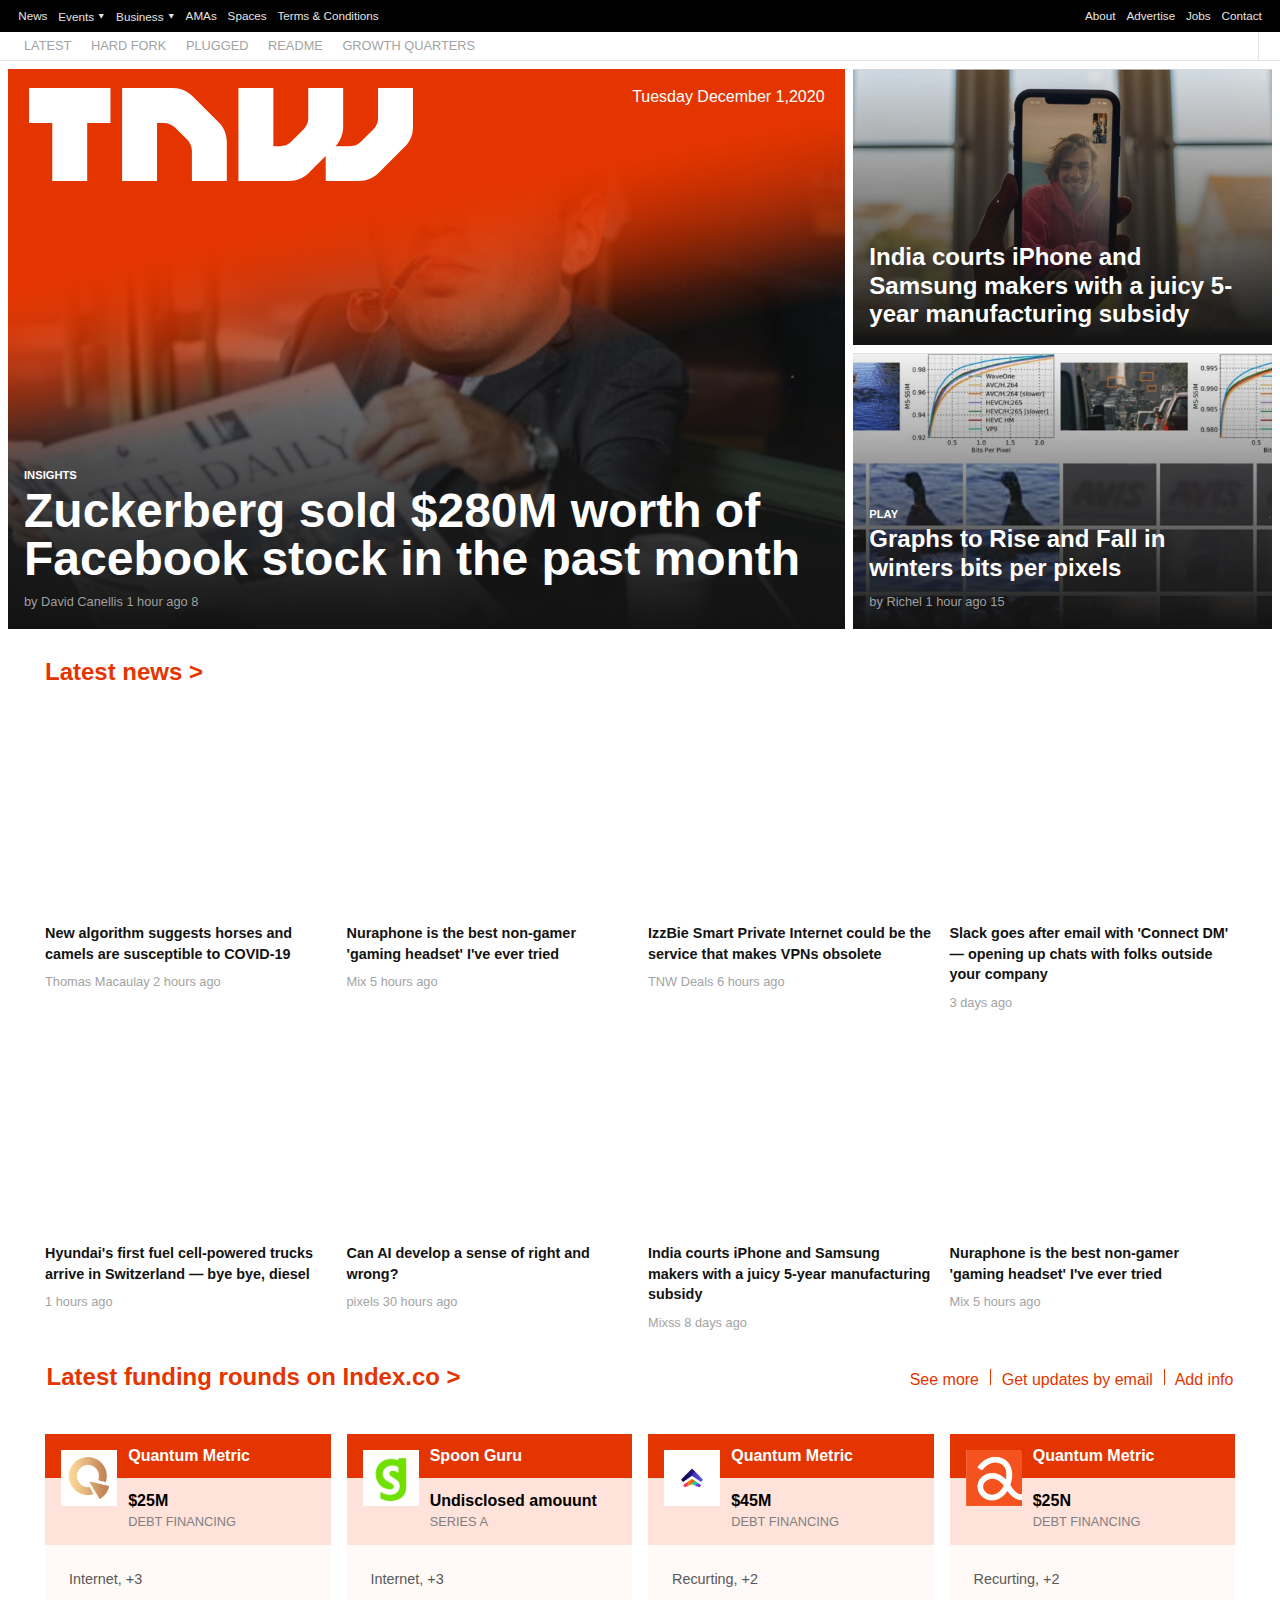
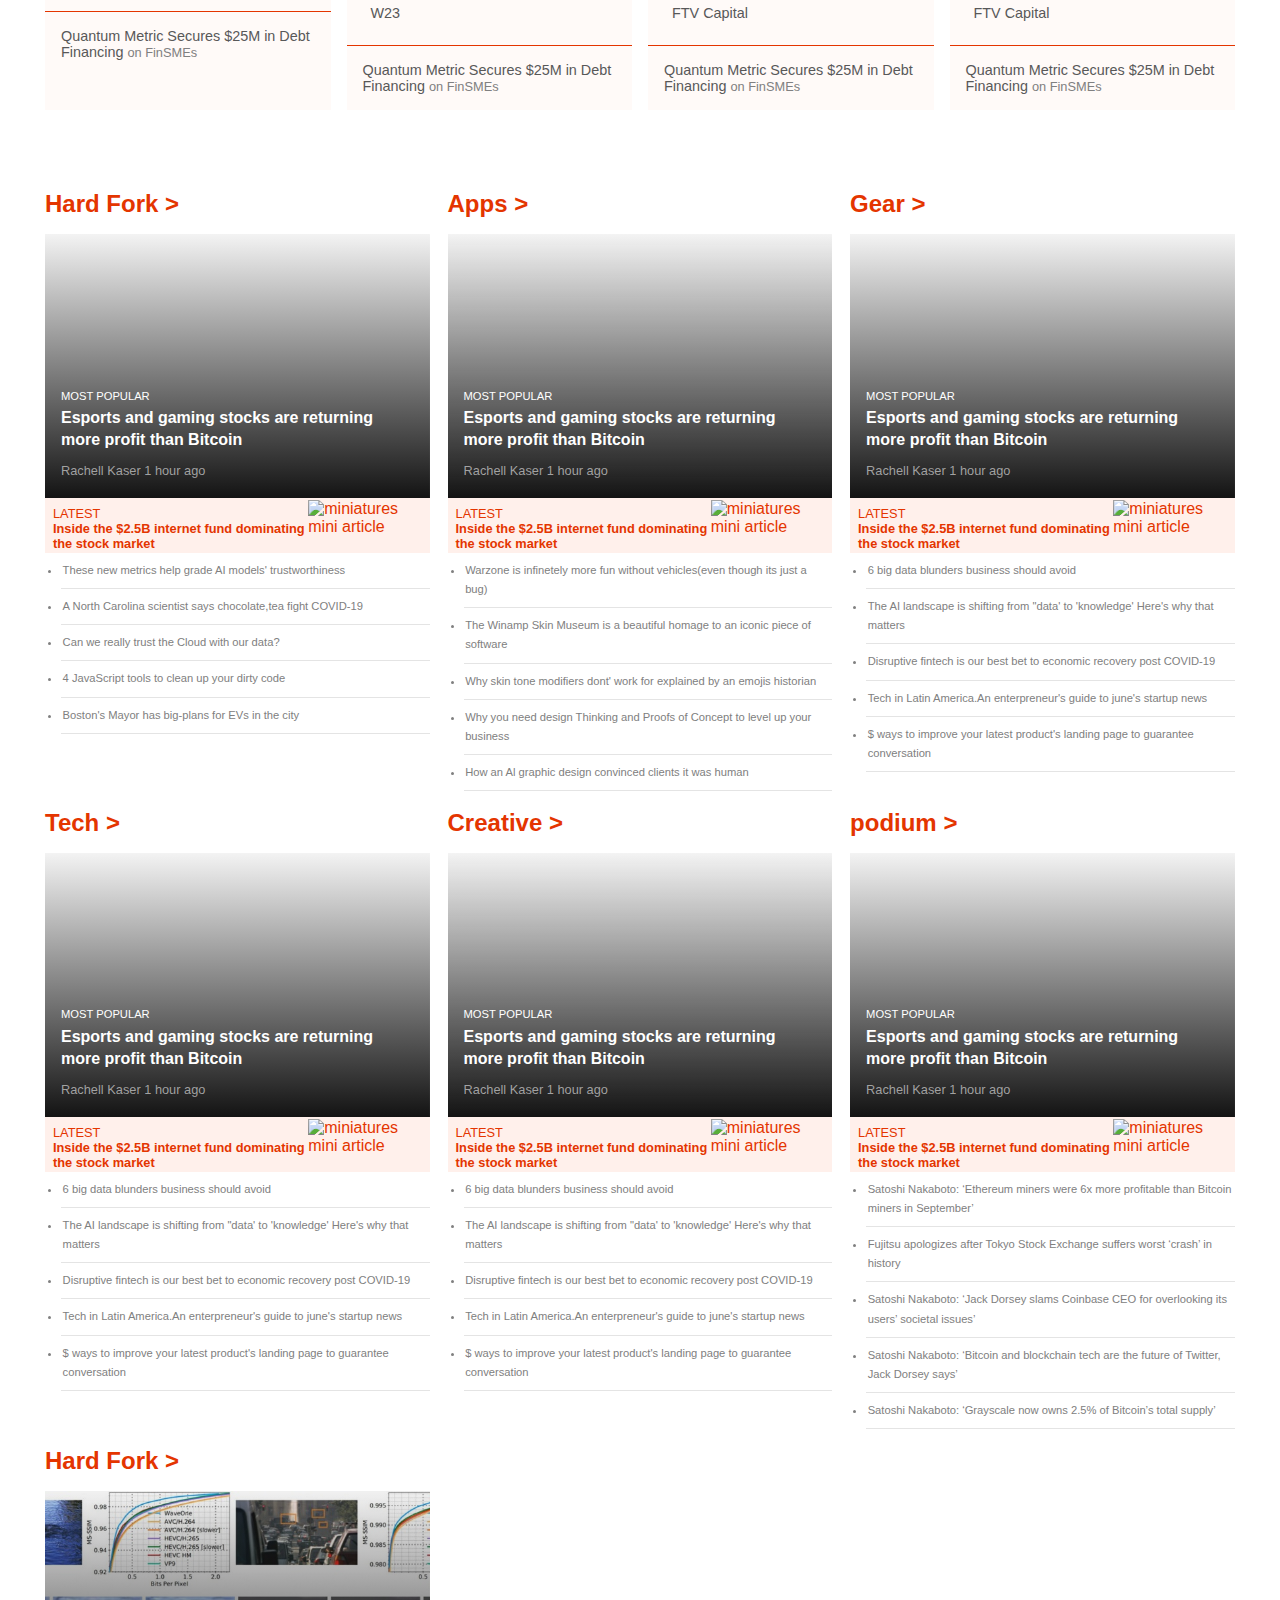
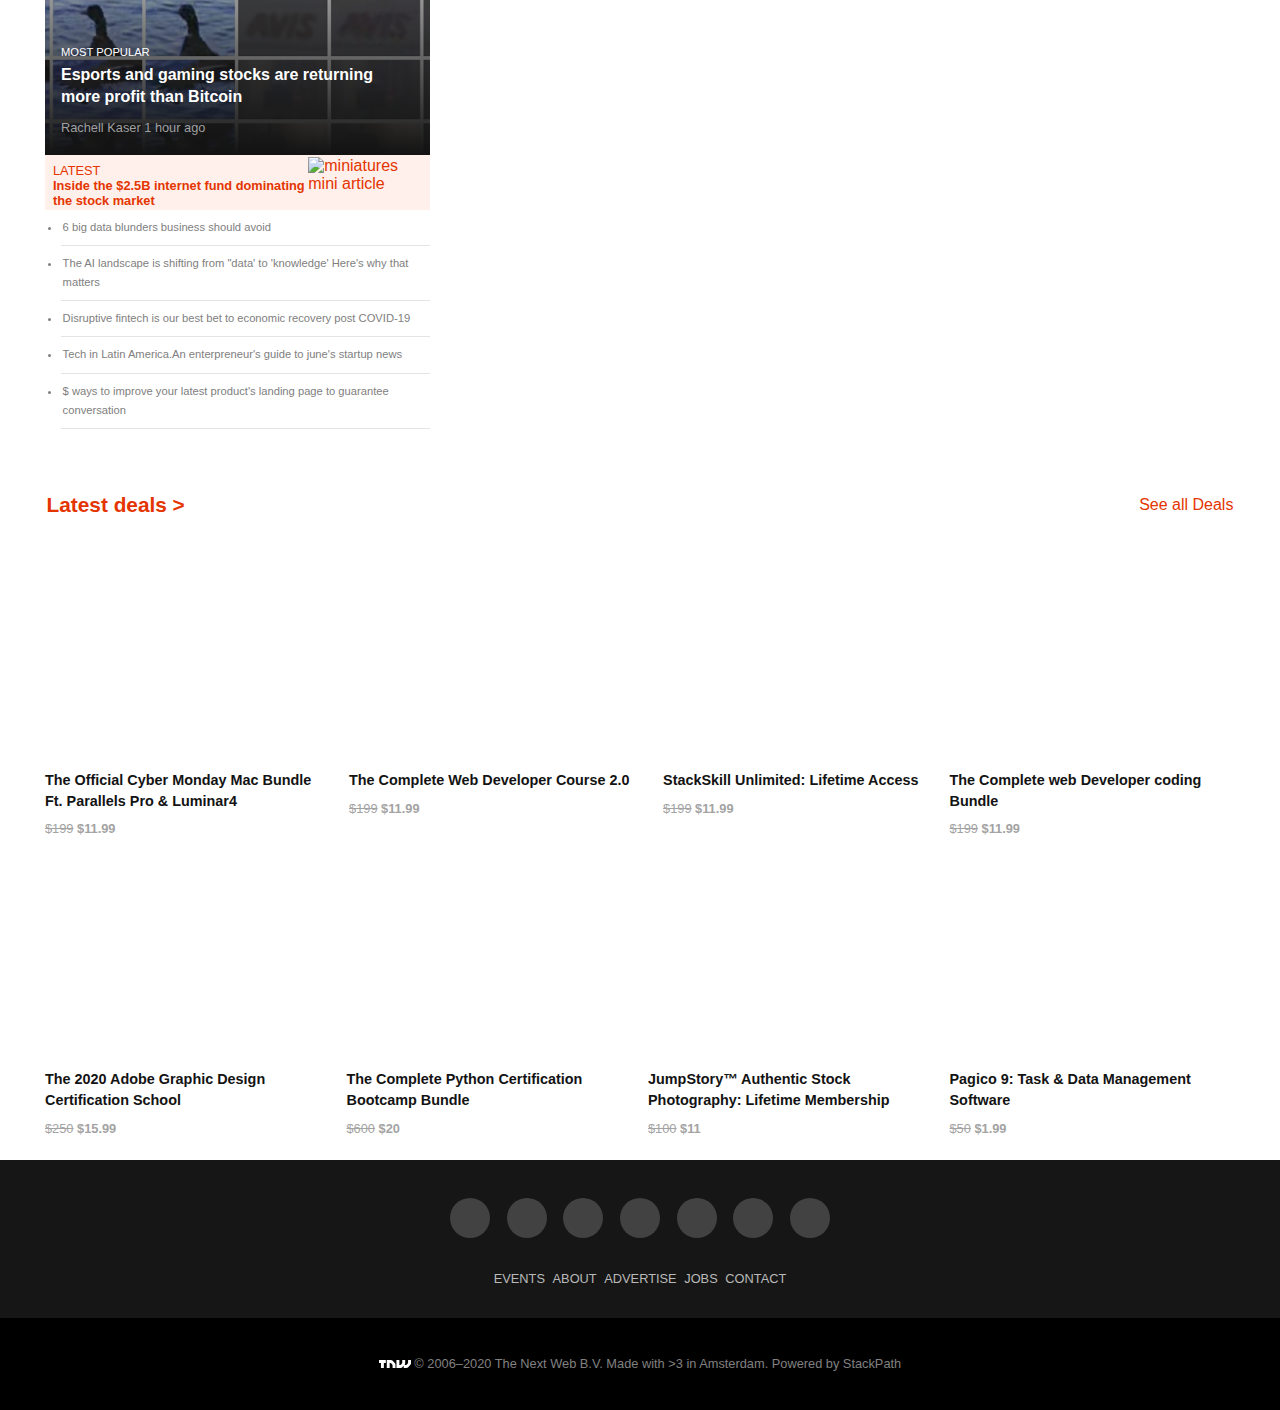
==== commit 19ddfff4: "linter error ul removed" ====
--- a/index.html
+++ b/index.html
@@ -9,7 +9,6 @@
   <title>TNW clone</title>
 </head>
 <body>
-  <!-----------------------main menu starts-------------------->
   <header>
     <nav class="nav-grid">
       <div class="logo">
@@ -365,7 +364,6 @@
             </a>
           </div>
           <ul class="bottom-list">
-           <ul>
                 <li><a href="#">6 big data blunders business should avoid</a></li>
                 <li><a href="#">The AI landscape is shifting from "data' to 'knowledge' Here's why that matters </a></li>
                 <li><a href="#">Disruptive fintech is our best bet to economic recovery post COVID-19</a></li>
@@ -397,14 +395,12 @@
             </a>
           </div>
           <ul class="bottom-list">
-            ul>
                 <li><a href="#">6 big data blunders business should avoid</a></li>
                 <li><a href="#">The AI landscape is shifting from "data' to 'knowledge' Here's why that matters </a></li>
                 <li><a href="#">Disruptive fintech is our best bet to economic recovery post COVID-19</a></li>
                 <li><a href="#">Tech in Latin America.An enterpreneur's guide to june's startup news</a></li>
                 <li><a href="#">$ ways to improve your latest product's landing page to guarantee conversation</a></li>
             </ul>
-          </ul>
         </article>
         <article class="content-more-articles">
           <h3>podium &#62;</h3>
--- a/styles/main.css
+++ b/styles/main.css
@@ -12,9 +12,8 @@
   --orange-color: #e43500;
 }
 
-*
-::before,
-::after {
+*::before,
+*::after {
   box-sizing: inherit;
 }
 
